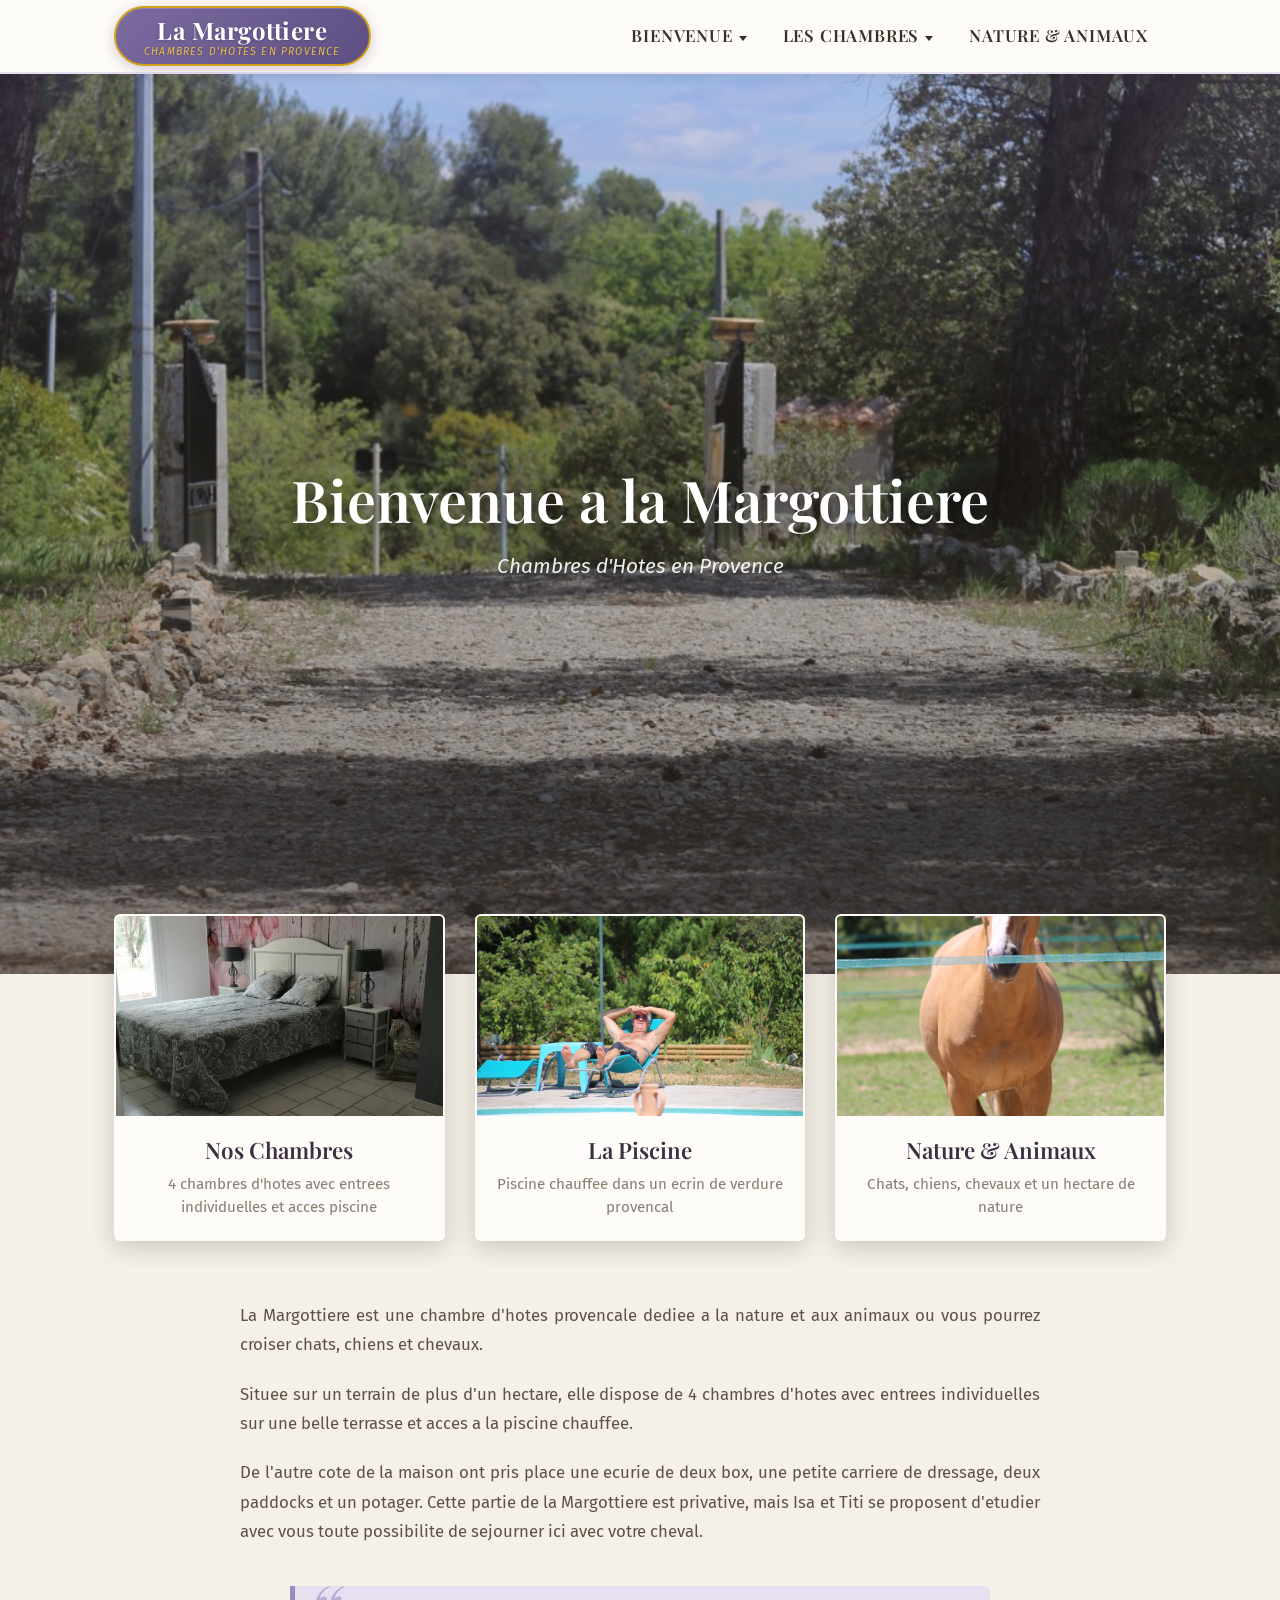
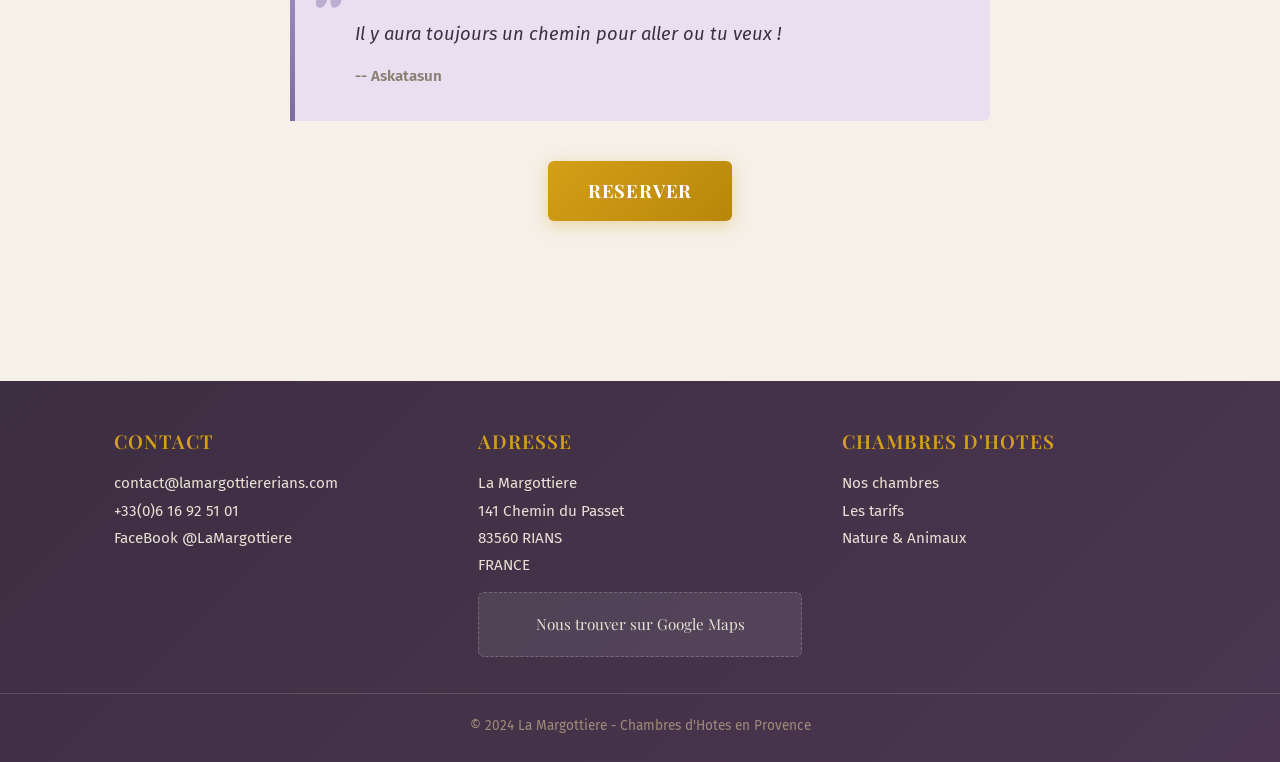
==== index.html @ e77562d0 "Initial commit — La Margottiere, chambres d'hotes en Provence" ====
<!DOCTYPE html>
<html lang="fr">
<head>
  <meta charset="UTF-8">
  <meta name="viewport" content="width=device-width, initial-scale=1.0">
  <title>La Margottiere - Chambres d'Hotes en Provence</title>
  <meta name="description" content="La Margottiere, chambres d'hotes provencales dediees a la nature et aux animaux, situees a Rians, Provence.">
  <link rel="stylesheet" href="style.css">
</head>
<body>

  <!-- HEADER -->
  <header class="site-header">
    <div class="header-inner">
      <div class="site-logo"><a href="index.html">La Margottiere<span class="logo-sub">Chambres d'Hotes en Provence</span></a></div>
      <button class="menu-toggle" aria-label="Menu">
        <span></span>
        <span></span>
        <span></span>
      </button>
      <nav class="main-nav">
        <ul>
          <li class="has-dropdown">
            <a href="#">Bienvenue</a>
            <ul class="dropdown">
              <li><a href="un-site-unique.html">Un site Unique</a></li>
              <li><a href="la-piscine.html">La piscine</a></li>
              <li><a href="reinventee.html">La Margottiere reinventee</a></li>
            </ul>
          </li>
          <li class="has-dropdown">
            <a href="les-chambres.html">Les Chambres</a>
            <ul class="dropdown">
              <li><a href="chambre-1.html">Chambre 1</a></li>
              <li><a href="chambre-2.html">Chambre 2</a></li>
              <li><a href="chambre-3.html">Chambre 3</a></li>
              <li><a href="chambre-4.html">Chambre 4</a></li>
              <li><a href="les-tarifs.html">Les tarifs</a></li>
            </ul>
          </li>
          <li>
            <a href="animaux.html">Nature &amp; Animaux</a>
          </li>
        </ul>
      </nav>
    </div>
  </header>

  <!-- HERO -->
  <section class="hero" style="background-image: url('images/site/accueil.jpg');">
    <div class="hero-content">
      <h1>Bienvenue a la Margottiere</h1>
      <p>Chambres d'Hotes en Provence</p>
    </div>
    <div class="scroll-indicator">
      <span></span>
    </div>
  </section>

  <!-- FEATURES -->
  <section class="features fade-in">
    <a href="les-chambres.html" class="feature-card">
      <img src="images/chambres/thumb-ch1.jpg" alt="Nos Chambres" loading="lazy">
      <div class="feature-card-body">
        <h3>Nos Chambres</h3>
        <p>4 chambres d'hotes avec entrees individuelles et acces piscine</p>
      </div>
    </a>
    <a href="la-piscine.html" class="feature-card">
      <img src="images/piscine/piscine-1.jpg" alt="La Piscine" loading="lazy">
      <div class="feature-card-body">
        <h3>La Piscine</h3>
        <p>Piscine chauffee dans un ecrin de verdure provencal</p>
      </div>
    </a>
    <a href="animaux.html" class="feature-card">
      <img src="images/animaux/1.jpg" alt="Nature et Animaux" loading="lazy">
      <div class="feature-card-body">
        <h3>Nature &amp; Animaux</h3>
        <p>Chats, chiens, chevaux et un hectare de nature</p>
      </div>
    </a>
  </section>

  <!-- CONTENT -->
  <main class="page-content">
    <div class="container">
      <div class="page-text fade-in">
        <p>La Margottiere est une chambre d'hotes provencale dediee a la nature et aux animaux ou vous pourrez croiser chats, chiens et chevaux.</p>
        <p>Situee sur un terrain de plus d'un hectare, elle dispose de 4 chambres d'hotes avec entrees individuelles sur une belle terrasse et acces a la piscine chauffee.</p>
        <p>De l'autre cote de la maison ont pris place une ecurie de deux box, une petite carriere de dressage, deux paddocks et un potager. Cette partie de la Margottiere est privative, mais Isa et Titi se proposent d'etudier avec vous toute possibilite de sejourner ici avec votre cheval.</p>
      </div>

      <blockquote class="fade-in">
        Il y aura toujours un chemin pour aller ou tu veux !
        <cite>-- Askatasun</cite>
      </blockquote>

      <div class="cta-wrapper fade-in">
        <a href="tel:+33616925101" class="btn-cta">Reserver</a>
      </div>
    </div>
  </main>

  <!-- FOOTER -->
  <footer class="site-footer">
    <div class="footer-inner">
      <div class="footer-col">
        <h4>Contact</h4>
        <p><a href="mailto:contact@lamargottiererians.com">contact@lamargottiererians.com</a></p>
        <p><a href="tel:+33616925101">+33(0)6 16 92 51 01</a></p>
        <p><a href="https://www.facebook.com/LaMargottiere" target="_blank" rel="noopener">FaceBook @LaMargottiere</a></p>
      </div>
      <div class="footer-col">
        <h4>Adresse</h4>
        <p>La Margottiere<br>141 Chemin du Passet<br>83560 RIANS<br>FRANCE</p>
        <a href="https://www.google.com/maps/search/?api=1&query=141+Chemin+du+Passet+83560+RIANS+France" target="_blank" rel="noopener" class="footer-map">Nous trouver sur Google Maps</a>
      </div>
      <div class="footer-col">
        <h4>Chambres d'Hotes</h4>
        <p><a href="les-chambres.html">Nos chambres</a></p>
        <p><a href="les-tarifs.html">Les tarifs</a></p>
        <p><a href="animaux.html">Nature &amp; Animaux</a></p>
      </div>
    </div>
    <div class="footer-bottom">
      <p>&copy; 2024 La Margottiere - Chambres d'Hotes en Provence</p>
    </div>
  </footer>

  <script src="script.js"></script>

</body>
</html>
---- style.css ----
/* ============================================
   La Margottiere - Chambre d'Hotes
   Provence & Lavender Theme
   ============================================ */

@import url('https://fonts.googleapis.com/css2?family=Playfair+Display:ital,wght@0,400;0,500;0,600;0,700;1,400;1,500&family=Fira+Sans:ital,wght@0,300;0,400;0,500;0,600;0,700;1,300;1,400;1,500&display=swap');

/* --- CSS Variables --- */
:root {
  --cream: #F5F0E8;
  --cream-dark: #E8E0D4;
  --warm-white: #FEFCF8;
  --lavender: #7B6BA0;
  --lavender-light: #9B8DBF;
  --lavender-pale: #E8E0F0;
  --lavender-deep: #5E4F82;
  --sunflower: #D4A017;
  --sunflower-dark: #B8860B;
  --sunflower-light: #E8BE4A;
  --olive: #6B7F4E;
  --olive-light: #8A9E6A;
  --olive-dark: #4E5E38;
  --terracotta: #C2724F;
  --earth-brown: #5C4A3C;
  --earth-light: #9E8A7A;
  --earth-dark: #3E2E42;
  --gold-soft: #D4A017;
  --gold-light: #E8BE4A;
  --text-dark: #3A3028;
  --text-medium: #5E5248;
  --text-light: #8A7E72;
  --shadow: rgba(58, 48, 40, 0.12);
  --shadow-strong: rgba(58, 48, 40, 0.22);
  --radius: 6px;
  --transition: 0.3s ease;
}

/* --- Reset & Base --- */
*, *::before, *::after {
  margin: 0;
  padding: 0;
  box-sizing: border-box;
}

html {
  scroll-behavior: smooth;
  font-size: 16px;
}

body {
  font-family: 'Fira Sans', 'Segoe UI', Roboto, sans-serif;
  color: var(--text-dark);
  background-color: var(--cream);
  line-height: 1.75;
  -webkit-font-smoothing: antialiased;
  opacity: 0;
  animation: pageLoad 0.6s ease forwards;
}

@keyframes pageLoad {
  from { opacity: 0; transform: translateY(8px); }
  to { opacity: 1; transform: translateY(0); }
}

img {
  max-width: 100%;
  height: auto;
  display: block;
}

a {
  color: var(--lavender);
  text-decoration: none;
  transition: color var(--transition);
}

a:hover {
  color: var(--lavender-deep);
}

h1, h2, h3, h4 {
  font-family: 'Playfair Display', Georgia, serif;
  color: var(--earth-dark);
  line-height: 1.3;
  font-weight: 600;
}

h1 { font-size: 2.8rem; }
h2 { font-size: 2.2rem; }
h3 { font-size: 1.6rem; }

/* --- Container --- */
.container {
  max-width: 1100px;
  margin: 0 auto;
  padding: 0 24px;
}

/* ============================================
   FADE-IN SCROLL ANIMATION
   ============================================ */
.fade-in {
  opacity: 0;
  transform: translateY(30px);
  transition: opacity 0.7s ease, transform 0.7s ease;
}

.fade-in.visible {
  opacity: 1;
  transform: translateY(0);
}

/* ============================================
   CTA BUTTON
   ============================================ */
.btn-cta {
  display: inline-block;
  padding: 14px 40px;
  background: linear-gradient(135deg, var(--sunflower), var(--sunflower-dark));
  color: #fff;
  border-radius: var(--radius);
  font-family: 'Playfair Display', serif;
  font-size: 1.15rem;
  font-weight: 700;
  letter-spacing: 0.8px;
  text-transform: uppercase;
  box-shadow: 0 4px 16px rgba(212, 160, 23, 0.35);
  transition: all var(--transition);
  border: none;
  cursor: pointer;
}

.btn-cta:hover {
  background: linear-gradient(135deg, var(--sunflower-dark), #9A7009);
  color: #fff;
  box-shadow: 0 6px 24px rgba(212, 160, 23, 0.5);
  transform: translateY(-2px);
}

.cta-wrapper {
  text-align: center;
  margin: 40px 0;
}

/* ============================================
   HEADER & NAVIGATION
   ============================================ */
.site-header {
  background: var(--warm-white);
  border-bottom: 2px solid var(--lavender-pale);
  position: sticky;
  top: 0;
  z-index: 1000;
  box-shadow: 0 2px 12px var(--shadow);
}

.header-inner {
  max-width: 1100px;
  margin: 0 auto;
  padding: 0 24px;
  display: flex;
  align-items: center;
  justify-content: space-between;
  height: 72px;
}

/* --- Site Logo / Cartouche Provencale --- */
.site-logo {
  font-family: 'Playfair Display', Georgia, serif;
  font-size: 1.5rem;
  font-weight: 700;
  color: #fff;
  letter-spacing: 0.5px;
}

.site-logo a {
  display: inline-flex;
  flex-direction: column;
  align-items: center;
  color: #fff;
  padding: 8px 28px 6px;
  background: linear-gradient(135deg, var(--lavender), var(--lavender-deep));
  border-radius: 50px;
  border: 2px solid var(--sunflower);
  box-shadow: 0 3px 14px rgba(123, 107, 160, 0.35), inset 0 1px 0 rgba(255,255,255,0.15);
  text-shadow: 0 1px 3px rgba(0,0,0,0.2);
  transition: all var(--transition);
  line-height: 1.2;
}

.site-logo a:hover {
  background: linear-gradient(135deg, var(--lavender-light), var(--lavender));
  color: #fff;
  box-shadow: 0 4px 18px rgba(123, 107, 160, 0.5), inset 0 1px 0 rgba(255,255,255,0.2);
  transform: translateY(-1px);
}

.logo-sub {
  display: block;
  font-family: 'Fira Sans', sans-serif;
  font-size: 0.65rem;
  font-weight: 400;
  font-style: italic;
  color: var(--sunflower-light);
  letter-spacing: 1.2px;
  text-transform: uppercase;
  margin-top: 1px;
}

/* Hamburger Menu Toggle */
.menu-toggle {
  display: none;
  flex-direction: column;
  justify-content: center;
  align-items: center;
  width: 44px;
  height: 44px;
  background: none;
  border: none;
  cursor: pointer;
  gap: 5px;
  padding: 8px;
  z-index: 1010;
}

.menu-toggle span {
  display: block;
  width: 26px;
  height: 3px;
  background: var(--text-dark);
  border-radius: 2px;
  transition: all 0.3s ease;
}

.menu-toggle.active span:nth-child(1) {
  transform: rotate(45deg) translate(5px, 6px);
}

.menu-toggle.active span:nth-child(2) {
  opacity: 0;
}

.menu-toggle.active span:nth-child(3) {
  transform: rotate(-45deg) translate(5px, -6px);
}

/* Main Navigation */
.main-nav ul {
  list-style: none;
  display: flex;
  gap: 0;
}

.main-nav > ul > li {
  position: relative;
}

.main-nav > ul > li > a {
  display: block;
  padding: 24px 18px;
  font-family: 'Playfair Display', Georgia, serif;
  font-size: 1.05rem;
  font-weight: 600;
  color: var(--text-dark);
  text-transform: uppercase;
  letter-spacing: 0.8px;
  transition: color var(--transition), background var(--transition);
}

.main-nav > ul > li > a:hover,
.main-nav > ul > li:hover > a {
  color: var(--lavender);
  background: var(--lavender-pale);
}

/* Dropdown arrow indicator */
.main-nav > ul > li.has-dropdown > a::after {
  content: '';
  display: inline-block;
  width: 0;
  height: 0;
  border-left: 4px solid transparent;
  border-right: 4px solid transparent;
  border-top: 5px solid currentColor;
  margin-left: 6px;
  vertical-align: middle;
  transition: transform 0.3s ease;
}

/* Dropdown */
.dropdown {
  position: absolute;
  top: 100%;
  left: 0;
  background: var(--warm-white);
  min-width: 240px;
  box-shadow: 0 6px 20px var(--shadow-strong);
  border-radius: 0 0 var(--radius) var(--radius);
  border-left: 3px solid var(--lavender);
  border-top: none;
  opacity: 0;
  visibility: hidden;
  transform: translateY(-8px);
  transition: all 0.25s ease;
  z-index: 1001;
}

.main-nav > ul > li:hover .dropdown {
  opacity: 1;
  visibility: visible;
  transform: translateY(0);
}

.dropdown li a {
  display: block;
  padding: 12px 20px;
  font-family: 'Fira Sans', sans-serif;
  font-size: 0.95rem;
  color: var(--text-medium);
  border-bottom: 1px solid var(--cream-dark);
  transition: all var(--transition);
}

.dropdown li:last-child a {
  border-bottom: none;
}

.dropdown li a:hover {
  background: var(--lavender-pale);
  color: var(--lavender-deep);
  padding-left: 26px;
}

.dropdown li a:hover::before {
  content: '\25C6';
  font-size: 0.5rem;
  color: var(--lavender-light);
  margin-right: 6px;
  vertical-align: middle;
}

/* ============================================
   HERO SECTION
   ============================================ */
.hero {
  position: relative;
  height: 100vh;
  min-height: 500px;
  background-size: cover;
  background-position: center;
  background-repeat: no-repeat;
  background-attachment: fixed;
  display: flex;
  align-items: center;
  justify-content: center;
  text-align: center;
}

.hero::before {
  content: '';
  position: absolute;
  inset: 0;
  background: linear-gradient(
    to bottom,
    rgba(123, 107, 160, 0.25) 0%,
    rgba(58, 48, 40, 0.25) 40%,
    rgba(58, 48, 40, 0.55) 100%
  );
}

.hero-content {
  position: relative;
  z-index: 1;
  color: #fff;
  padding: 24px;
}

.hero-content h1 {
  font-size: 3.6rem;
  color: #fff;
  text-shadow: 0 2px 16px rgba(0,0,0,0.45);
  margin-bottom: 12px;
}

.hero-content p {
  font-size: 1.3rem;
  color: rgba(255,255,255,0.92);
  text-shadow: 0 1px 8px rgba(0,0,0,0.35);
  font-style: italic;
  margin-bottom: 0;
}

/* Scroll indicator chevron */
.scroll-indicator {
  position: absolute;
  bottom: 36px;
  left: 50%;
  transform: translateX(-50%);
  z-index: 2;
  animation: bounceChevron 2s ease-in-out infinite;
  cursor: pointer;
}

.scroll-indicator span {
  display: block;
  width: 28px;
  height: 28px;
  border-right: 3px solid rgba(255,255,255,0.8);
  border-bottom: 3px solid rgba(255,255,255,0.8);
  transform: rotate(45deg);
  margin: -10px auto 0;
}

@keyframes bounceChevron {
  0%, 20%, 50%, 80%, 100% { transform: translateX(-50%) translateY(0); }
  40% { transform: translateX(-50%) translateY(12px); }
  60% { transform: translateX(-50%) translateY(6px); }
}

/* Sub-page hero (shorter) */
.hero-sub {
  height: 380px;
  min-height: 300px;
  background-attachment: scroll;
}

/* ============================================
   FEATURES SECTION (Homepage)
   ============================================ */
.features {
  display: grid;
  grid-template-columns: repeat(3, 1fr);
  gap: 30px;
  margin: -60px auto 0;
  padding: 0 24px;
  max-width: 1100px;
  position: relative;
  z-index: 10;
}

.feature-card {
  background: var(--warm-white);
  border-radius: var(--radius);
  overflow: hidden;
  box-shadow: 0 6px 24px var(--shadow-strong);
  transition: transform var(--transition), box-shadow var(--transition), border-color var(--transition);
  text-align: center;
  text-decoration: none;
  color: inherit;
  display: block;
  border: 2px solid transparent;
}

.feature-card:hover {
  transform: translateY(-8px);
  box-shadow: 0 12px 36px var(--shadow-strong);
  color: inherit;
  border-color: var(--lavender-light);
}

.feature-card img {
  width: 100%;
  height: 200px;
  object-fit: cover;
  transition: transform 0.5s ease;
}

.feature-card:hover img {
  transform: scale(1.05);
}

.feature-card-body {
  padding: 20px;
}

.feature-card-body h3 {
  margin-bottom: 8px;
  font-size: 1.4rem;
  color: var(--earth-dark);
}

.feature-card-body p {
  font-size: 0.95rem;
  color: var(--text-light);
  line-height: 1.5;
}

/* ============================================
   PAGE CONTENT
   ============================================ */
.page-content {
  padding: 60px 0;
}

.page-title {
  text-align: center;
  margin-bottom: 40px;
  padding-bottom: 20px;
  position: relative;
}

.page-title::after {
  content: '';
  position: absolute;
  bottom: 0;
  left: 50%;
  transform: translateX(-50%);
  width: 80px;
  height: 3px;
  background: linear-gradient(to right, var(--lavender-light), var(--lavender));
  border-radius: 2px;
}

.page-title h1 {
  margin-bottom: 8px;
}

.page-title h2 {
  color: var(--text-light);
  font-weight: 400;
  font-style: italic;
  font-size: 1.3rem;
}

.page-text {
  max-width: 800px;
  margin: 0 auto 40px;
  text-align: justify;
  font-size: 1.05rem;
  color: var(--text-medium);
}

.page-text p {
  margin-bottom: 20px;
}

/* Center image */
.page-image-center {
  text-align: center;
  margin: 30px auto;
}

.page-image-center img {
  max-width: 600px;
  margin: 0 auto;
  border-radius: var(--radius);
  box-shadow: 0 4px 16px var(--shadow);
}

/* Two-column layout (reinventee) */
.two-col {
  display: grid;
  grid-template-columns: 1fr 1fr;
  gap: 40px;
  align-items: start;
  margin: 40px 0;
}

.two-col img {
  width: 100%;
  border-radius: var(--radius);
  box-shadow: 0 4px 16px var(--shadow);
}

.two-col .page-text {
  margin: 0;
  max-width: none;
}

/* ============================================
   BLOCKQUOTE
   ============================================ */
blockquote {
  max-width: 700px;
  margin: 40px auto;
  padding: 32px 40px 32px 60px;
  background: var(--lavender-pale);
  border-left: 5px solid transparent;
  border-image: linear-gradient(to bottom, var(--lavender-light), var(--lavender)) 1;
  border-radius: 0 var(--radius) var(--radius) 0;
  font-style: italic;
  font-size: 1.15rem;
  color: var(--earth-dark);
  position: relative;
}

blockquote::before {
  content: '\201C';
  font-family: 'Playfair Display', serif;
  font-size: 5.5rem;
  color: var(--lavender-light);
  position: absolute;
  top: -16px;
  left: 10px;
  line-height: 1;
  opacity: 0.6;
}

blockquote cite {
  display: block;
  margin-top: 12px;
  font-size: 0.95rem;
  color: var(--text-light);
  font-style: normal;
  font-weight: 600;
}

/* ============================================
   PHOTO GALLERY (CSS GRID)
   ============================================ */
.gallery {
  display: grid;
  grid-template-columns: repeat(3, 1fr);
  gap: 16px;
  margin: 40px 0;
}

/* Masonry-like alternation */
.gallery-item:nth-child(4n+1) {
  grid-column: span 2;
}

.gallery-item:nth-child(7n+5) {
  grid-row: span 2;
}

.gallery-item {
  overflow: hidden;
  border-radius: var(--radius);
  box-shadow: 0 3px 12px var(--shadow);
  cursor: pointer;
  position: relative;
  aspect-ratio: 4/3;
}

.gallery-item img {
  width: 100%;
  height: 100%;
  object-fit: cover;
  transition: transform 0.5s ease;
}

.gallery-item:hover img {
  transform: scale(1.08);
}

/* Hover overlay with zoom icon */
.gallery-item::after {
  content: '\2295';
  position: absolute;
  inset: 0;
  background: rgba(123, 107, 160, 0);
  display: flex;
  align-items: center;
  justify-content: center;
  font-size: 2.5rem;
  color: rgba(255, 255, 255, 0);
  transition: all 0.4s ease;
  pointer-events: none;
}

.gallery-item:hover::after {
  background: rgba(123, 107, 160, 0.35);
  color: rgba(255, 255, 255, 0.9);
}

/* --- Lightbox --- */
.lightbox-overlay {
  display: none;
  position: fixed;
  inset: 0;
  background: rgba(20, 16, 12, 0.92);
  z-index: 9999;
  align-items: center;
  justify-content: center;
  cursor: pointer;
}

.lightbox-overlay.active {
  display: flex;
}

.lightbox-overlay img {
  max-width: 90vw;
  max-height: 88vh;
  border-radius: var(--radius);
  box-shadow: 0 8px 40px rgba(0,0,0,0.5);
  cursor: default;
}

.lightbox-close {
  position: absolute;
  top: 20px;
  right: 28px;
  font-size: 2.4rem;
  color: #fff;
  cursor: pointer;
  font-family: sans-serif;
  line-height: 1;
  opacity: 0.8;
  transition: opacity var(--transition);
  z-index: 10001;
  background: none;
  border: none;
}

.lightbox-close:hover {
  opacity: 1;
}

/* Lightbox prev/next buttons */
.lightbox-prev,
.lightbox-next {
  position: absolute;
  top: 50%;
  transform: translateY(-50%);
  background: rgba(123, 107, 160, 0.25);
  border: 2px solid rgba(255, 255, 255, 0.5);
  color: #fff;
  width: 52px;
  height: 52px;
  border-radius: 50%;
  font-size: 1.5rem;
  cursor: pointer;
  display: flex;
  align-items: center;
  justify-content: center;
  transition: all var(--transition);
  z-index: 10001;
  font-family: sans-serif;
}

.lightbox-prev:hover,
.lightbox-next:hover {
  background: rgba(123, 107, 160, 0.5);
  border-color: rgba(255, 255, 255, 0.8);
}

.lightbox-prev {
  left: 24px;
}

.lightbox-next {
  right: 24px;
}

/* ============================================
   CHAMBERS CARDS (Overview)
   ============================================ */
.chambers-grid {
  display: grid;
  grid-template-columns: repeat(2, 1fr);
  gap: 30px;
  margin: 40px 0;
}

.chamber-card {
  background: var(--warm-white);
  border-radius: var(--radius);
  overflow: hidden;
  box-shadow: 0 4px 18px var(--shadow);
  transition: transform var(--transition), box-shadow var(--transition);
}

.chamber-card:hover {
  transform: translateY(-6px);
  box-shadow: 0 8px 30px var(--shadow-strong);
}

.chamber-card img {
  width: 100%;
  height: 240px;
  object-fit: cover;
  transition: transform 0.5s ease;
}

.chamber-card:hover img {
  transform: scale(1.04);
}

.chamber-card-body {
  padding: 24px;
  text-align: center;
}

.chamber-card-body h3 {
  margin-bottom: 8px;
  color: var(--earth-dark);
}

.chamber-card-body p {
  font-size: 0.9rem;
  color: var(--text-light);
  line-height: 1.6;
  margin-bottom: 12px;
}

.chamber-card-body .btn {
  display: inline-block;
  margin-top: 8px;
  padding: 10px 28px;
  background: var(--lavender);
  color: #fff;
  border-radius: var(--radius);
  font-family: 'Playfair Display', serif;
  font-size: 1rem;
  font-weight: 600;
  letter-spacing: 0.5px;
  transition: background var(--transition);
}

.chamber-card-body .btn:hover {
  background: var(--lavender-deep);
  color: #fff;
}

/* ============================================
   SLIDESHOW / CAROUSEL
   ============================================ */
.slideshow {
  position: relative;
  max-width: 800px;
  margin: 40px auto 0;
  overflow: hidden;
  border-radius: var(--radius);
  box-shadow: 0 6px 24px var(--shadow-strong);
  background: #000;
}

.slideshow-track {
  display: flex;
  transition: transform 0.5s ease;
}

.slideshow-track img {
  min-width: 100%;
  height: 500px;
  object-fit: cover;
  flex-shrink: 0;
}

.slideshow-btn {
  position: absolute;
  top: 50%;
  transform: translateY(-50%);
  background: rgba(232, 224, 240, 0.9);
  border: none;
  width: 48px;
  height: 48px;
  border-radius: 50%;
  font-size: 1.4rem;
  color: var(--lavender-deep);
  cursor: pointer;
  display: flex;
  align-items: center;
  justify-content: center;
  box-shadow: 0 2px 10px var(--shadow);
  transition: all var(--transition);
  z-index: 10;
}

.slideshow-btn:hover {
  background: #fff;
  box-shadow: 0 4px 16px var(--shadow-strong);
  color: var(--lavender);
}

.slideshow-prev { left: 14px; }
.slideshow-next { right: 14px; }

.slideshow-counter {
  text-align: center;
  margin-top: 14px;
  font-family: 'Playfair Display', serif;
  font-size: 1rem;
  color: var(--text-light);
}

/* Slideshow thumbnails strip */
.slideshow-thumbs {
  display: flex;
  gap: 8px;
  justify-content: center;
  flex-wrap: wrap;
  max-width: 800px;
  margin: 16px auto 0;
  padding: 0 8px;
}

.slideshow-thumbs img {
  width: 72px;
  height: 52px;
  object-fit: cover;
  border-radius: 4px;
  cursor: pointer;
  opacity: 0.5;
  border: 2px solid transparent;
  transition: all var(--transition);
}

.slideshow-thumbs img:hover {
  opacity: 0.8;
}

.slideshow-thumbs img.active {
  opacity: 1;
  border-color: var(--lavender);
}

/* ============================================
   CHAMBER NAVIGATION (prev/next)
   ============================================ */
.chamber-nav {
  display: flex;
  justify-content: center;
  align-items: center;
  gap: 20px;
  margin: 40px 0 20px;
  padding: 20px 0;
  border-top: 1px solid var(--cream-dark);
  border-bottom: 1px solid var(--cream-dark);
}

.chamber-nav a {
  display: inline-flex;
  align-items: center;
  gap: 8px;
  padding: 10px 20px;
  font-family: 'Playfair Display', serif;
  font-size: 1.05rem;
  font-weight: 600;
  color: var(--text-medium);
  border: 1px solid var(--cream-dark);
  border-radius: var(--radius);
  transition: all var(--transition);
}

.chamber-nav a:hover {
  color: var(--lavender);
  border-color: var(--lavender-light);
  background: var(--lavender-pale);
}

.chamber-nav .nav-all {
  color: var(--lavender);
  border-color: var(--lavender-light);
}

/* ============================================
   TARIFS IMAGE
   ============================================ */
.tarifs-image {
  text-align: center;
  margin: 30px auto;
}

.tarifs-image img {
  max-width: 700px;
  margin: 0 auto;
  border-radius: var(--radius);
  box-shadow: 0 4px 20px var(--shadow);
}

/* ============================================
   FOOTER
   ============================================ */
.site-footer {
  background: linear-gradient(135deg, #3E2E42, #4A3650);
  color: var(--cream);
  padding: 48px 0 24px;
  margin-top: 60px;
}

.footer-inner {
  max-width: 1100px;
  margin: 0 auto;
  padding: 0 24px;
  display: grid;
  grid-template-columns: repeat(3, 1fr);
  gap: 40px;
}

.footer-col h4 {
  font-family: 'Playfair Display', serif;
  font-size: 1.2rem;
  color: var(--sunflower);
  margin-bottom: 16px;
  text-transform: uppercase;
  letter-spacing: 1px;
}

.footer-col p,
.footer-col a {
  font-size: 0.95rem;
  color: var(--cream-dark);
  line-height: 1.8;
}

.footer-col a:hover {
  color: var(--sunflower-light);
}

/* Footer map placeholder */
.footer-map {
  display: block;
  margin-top: 12px;
  padding: 18px 24px;
  background: rgba(255,255,255,0.08);
  border: 1px dashed rgba(255,255,255,0.2);
  border-radius: var(--radius);
  text-align: center;
  color: var(--sunflower);
  font-family: 'Playfair Display', serif;
  font-size: 1rem;
  transition: all var(--transition);
}

.footer-map:hover {
  background: rgba(255,255,255,0.14);
  color: var(--sunflower-light);
}

.footer-bottom {
  text-align: center;
  margin-top: 36px;
  padding-top: 20px;
  border-top: 1px solid rgba(255,255,255,0.15);
  font-size: 0.85rem;
  color: var(--earth-light);
}

/* ============================================
   RESPONSIVE
   ============================================ */
@media (max-width: 900px) {
  .features {
    grid-template-columns: 1fr;
    gap: 20px;
    margin-top: -40px;
  }
  .gallery {
    grid-template-columns: repeat(2, 1fr);
  }
  .gallery-item:nth-child(4n+1) {
    grid-column: span 1;
  }
  .gallery-item:nth-child(7n+5) {
    grid-row: span 1;
  }
  .chambers-grid {
    grid-template-columns: 1fr;
  }
  .footer-inner {
    grid-template-columns: 1fr;
    gap: 24px;
    text-align: center;
  }
  .hero {
    height: 80vh;
    background-attachment: scroll;
  }
  .hero-content h1 { font-size: 2.4rem; }
  h1 { font-size: 2.2rem; }
  .two-col {
    grid-template-columns: 1fr;
  }
  .main-nav > ul > li > a {
    padding: 24px 10px;
    font-size: 0.9rem;
  }
}

@media (max-width: 768px) {
  /* Hamburger visible */
  .menu-toggle {
    display: flex;
  }

  .main-nav {
    display: none;
    position: absolute;
    top: 72px;
    left: 0;
    right: 0;
    background: var(--warm-white);
    box-shadow: 0 6px 20px var(--shadow-strong);
    border-top: 2px solid var(--lavender-pale);
    z-index: 999;
  }

  .main-nav.open {
    display: block;
  }

  .main-nav > ul {
    flex-direction: column;
  }

  .main-nav > ul > li > a {
    padding: 16px 24px;
    font-size: 1rem;
    border-bottom: 1px solid var(--cream-dark);
  }

  .dropdown {
    position: static;
    box-shadow: none;
    border-top: none;
    border-left: 3px solid var(--lavender);
    border-radius: 0;
    opacity: 1;
    visibility: visible;
    transform: none;
    display: none;
    background: var(--lavender-pale);
    min-width: auto;
  }

  .dropdown.open {
    display: block;
  }

  .main-nav > ul > li:hover .dropdown {
    display: none;
  }

  .main-nav > ul > li.has-dropdown.expanded .dropdown {
    display: block;
  }

  .dropdown li a {
    padding-left: 40px;
  }

  .features {
    grid-template-columns: 1fr;
    margin-top: -30px;
  }

  .site-logo a {
    padding: 6px 20px 4px;
    font-size: 1.2rem;
  }

  .logo-sub {
    font-size: 0.55rem;
  }
}

@media (max-width: 640px) {
  .header-inner {
    height: 60px;
    padding: 0 16px;
  }
  .gallery {
    grid-template-columns: 1fr 1fr;
    gap: 10px;
  }
  .hero {
    height: 70vh;
    min-height: 400px;
  }
  .hero-content h1 { font-size: 1.8rem; }
  h1 { font-size: 1.8rem; }
  h2 { font-size: 1.6rem; }
  .slideshow-track img { height: 300px; }
  .slideshow-btn { width: 38px; height: 38px; font-size: 1.1rem; }
  .slideshow-thumbs img {
    width: 56px;
    height: 40px;
  }
  .chamber-nav {
    flex-direction: column;
    gap: 10px;
  }
  .lightbox-prev,
  .lightbox-next {
    width: 40px;
    height: 40px;
    font-size: 1.2rem;
  }
  .lightbox-prev { left: 10px; }
  .lightbox-next { right: 10px; }

  .site-logo a {
    padding: 5px 16px 3px;
    font-size: 1.1rem;
  }

  .logo-sub {
    font-size: 0.5rem;
  }
}
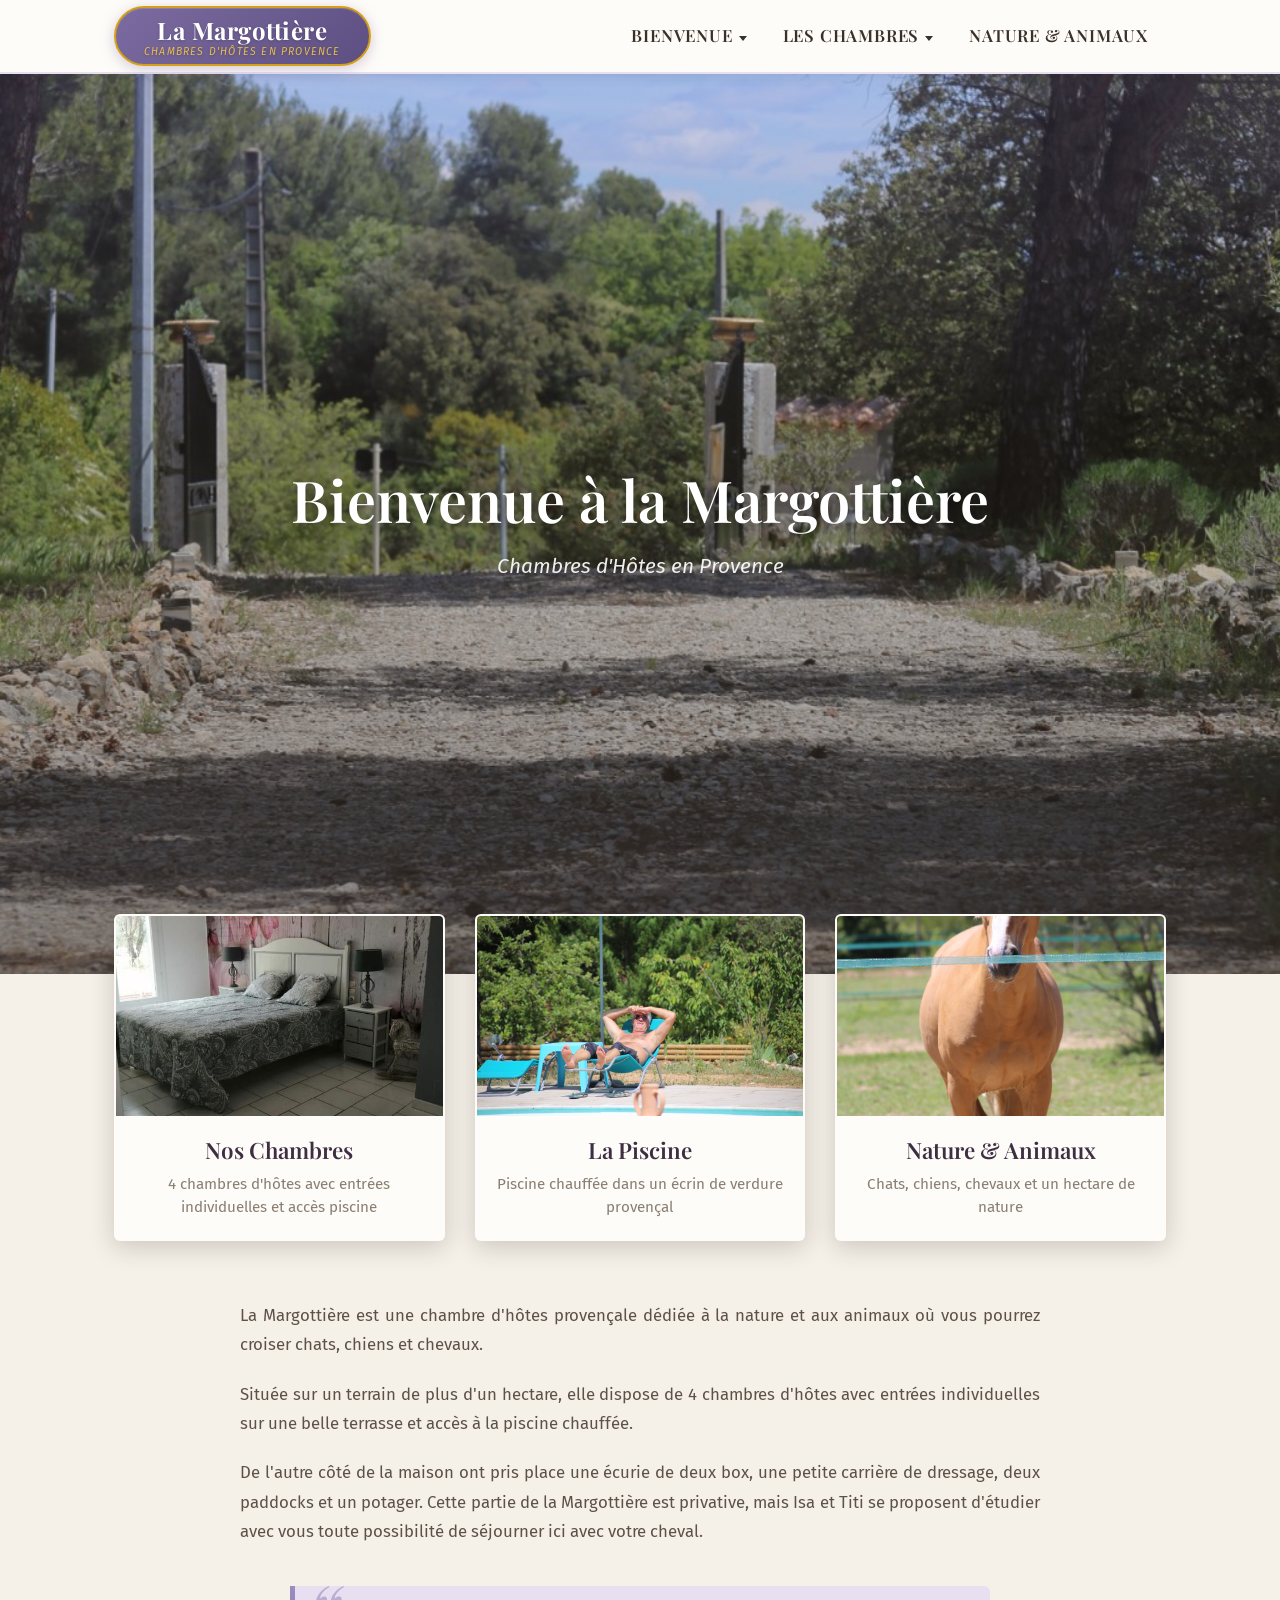
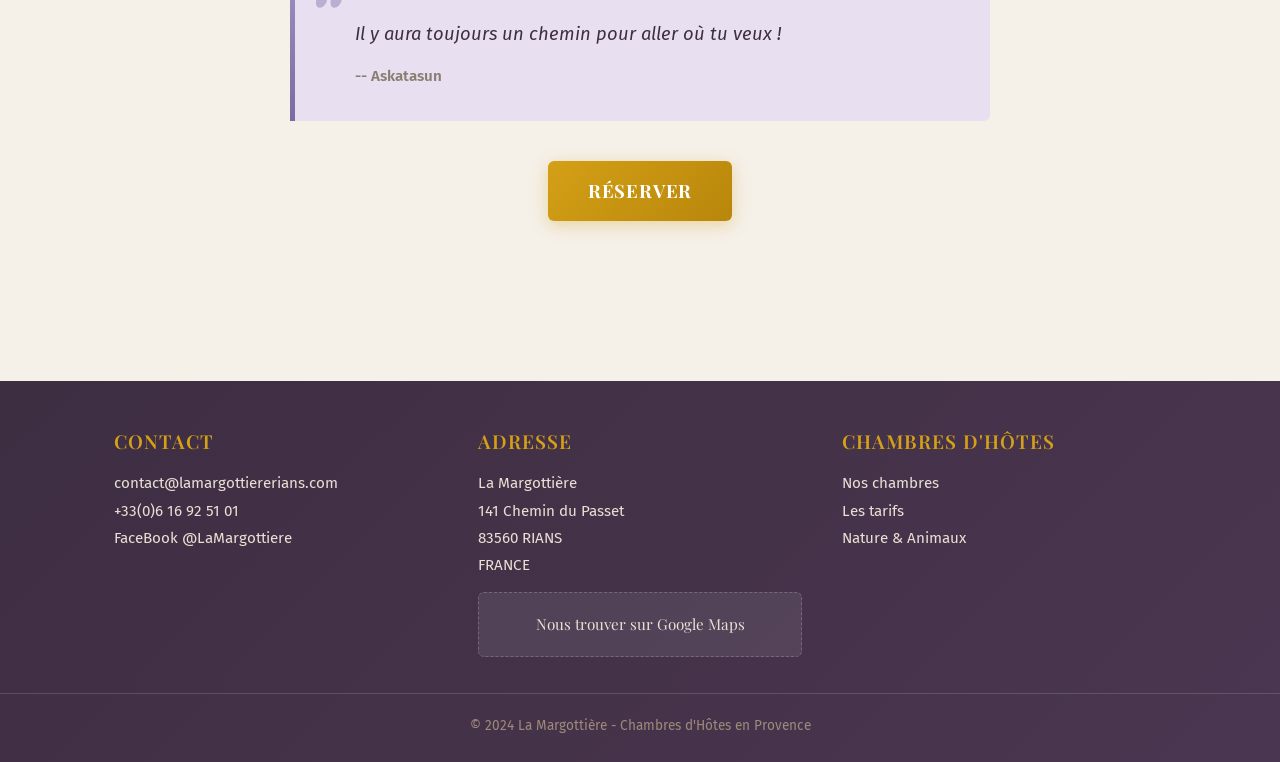
==== commit 85072bd9: "Correction orthographique : ajout de tous les accents sur les 11 pages Accents aigus, graves, circon" ====
--- a/index.html
+++ b/index.html
@@ -3,8 +3,8 @@
 <head>
   <meta charset="UTF-8">
   <meta name="viewport" content="width=device-width, initial-scale=1.0">
-  <title>La Margottiere - Chambres d'Hotes en Provence</title>
-  <meta name="description" content="La Margottiere, chambres d'hotes provencales dediees a la nature et aux animaux, situees a Rians, Provence.">
+  <title>La Margottière - Chambres d'Hôtes en Provence</title>
+  <meta name="description" content="La Margottière, chambres d'hôtes provençales dédiées à la nature et aux animaux, situées à Rians, Provence.">
   <link rel="stylesheet" href="style.css">
 </head>
 <body>
@@ -12,7 +12,7 @@
   <!-- HEADER -->
   <header class="site-header">
     <div class="header-inner">
-      <div class="site-logo"><a href="index.html">La Margottiere<span class="logo-sub">Chambres d'Hotes en Provence</span></a></div>
+      <div class="site-logo"><a href="index.html">La Margottière<span class="logo-sub">Chambres d'Hôtes en Provence</span></a></div>
       <button class="menu-toggle" aria-label="Menu">
         <span></span>
         <span></span>
@@ -25,7 +25,7 @@
             <ul class="dropdown">
               <li><a href="un-site-unique.html">Un site Unique</a></li>
               <li><a href="la-piscine.html">La piscine</a></li>
-              <li><a href="reinventee.html">La Margottiere reinventee</a></li>
+              <li><a href="reinventee.html">La Margottière réinventée</a></li>
             </ul>
           </li>
           <li class="has-dropdown">
@@ -49,8 +49,8 @@
   <!-- HERO -->
   <section class="hero" style="background-image: url('images/site/accueil.jpg');">
     <div class="hero-content">
-      <h1>Bienvenue a la Margottiere</h1>
-      <p>Chambres d'Hotes en Provence</p>
+      <h1>Bienvenue à la Margottière</h1>
+      <p>Chambres d'Hôtes en Provence</p>
     </div>
     <div class="scroll-indicator">
       <span></span>
@@ -63,14 +63,14 @@
       <img src="images/chambres/thumb-ch1.jpg" alt="Nos Chambres" loading="lazy">
       <div class="feature-card-body">
         <h3>Nos Chambres</h3>
-        <p>4 chambres d'hotes avec entrees individuelles et acces piscine</p>
+        <p>4 chambres d'hôtes avec entrées individuelles et accès piscine</p>
       </div>
     </a>
     <a href="la-piscine.html" class="feature-card">
       <img src="images/piscine/piscine-1.jpg" alt="La Piscine" loading="lazy">
       <div class="feature-card-body">
         <h3>La Piscine</h3>
-        <p>Piscine chauffee dans un ecrin de verdure provencal</p>
+        <p>Piscine chauffée dans un écrin de verdure provençal</p>
       </div>
     </a>
     <a href="animaux.html" class="feature-card">
@@ -86,18 +86,18 @@
   <main class="page-content">
     <div class="container">
       <div class="page-text fade-in">
-        <p>La Margottiere est une chambre d'hotes provencale dediee a la nature et aux animaux ou vous pourrez croiser chats, chiens et chevaux.</p>
-        <p>Situee sur un terrain de plus d'un hectare, elle dispose de 4 chambres d'hotes avec entrees individuelles sur une belle terrasse et acces a la piscine chauffee.</p>
-        <p>De l'autre cote de la maison ont pris place une ecurie de deux box, une petite carriere de dressage, deux paddocks et un potager. Cette partie de la Margottiere est privative, mais Isa et Titi se proposent d'etudier avec vous toute possibilite de sejourner ici avec votre cheval.</p>
+        <p>La Margottière est une chambre d'hôtes provençale dédiée à la nature et aux animaux où vous pourrez croiser chats, chiens et chevaux.</p>
+        <p>Située sur un terrain de plus d'un hectare, elle dispose de 4 chambres d'hôtes avec entrées individuelles sur une belle terrasse et accès à la piscine chauffée.</p>
+        <p>De l'autre côté de la maison ont pris place une écurie de deux box, une petite carrière de dressage, deux paddocks et un potager. Cette partie de la Margottière est privative, mais Isa et Titi se proposent d'étudier avec vous toute possibilité de séjourner ici avec votre cheval.</p>
       </div>
 
       <blockquote class="fade-in">
-        Il y aura toujours un chemin pour aller ou tu veux !
+        Il y aura toujours un chemin pour aller où tu veux !
         <cite>-- Askatasun</cite>
       </blockquote>
 
       <div class="cta-wrapper fade-in">
-        <a href="tel:+33616925101" class="btn-cta">Reserver</a>
+        <a href="tel:+33616925101" class="btn-cta">Réserver</a>
       </div>
     </div>
   </main>
@@ -113,18 +113,18 @@
       </div>
       <div class="footer-col">
         <h4>Adresse</h4>
-        <p>La Margottiere<br>141 Chemin du Passet<br>83560 RIANS<br>FRANCE</p>
+        <p>La Margottière<br>141 Chemin du Passet<br>83560 RIANS<br>FRANCE</p>
         <a href="https://www.google.com/maps/search/?api=1&query=141+Chemin+du+Passet+83560+RIANS+France" target="_blank" rel="noopener" class="footer-map">Nous trouver sur Google Maps</a>
       </div>
       <div class="footer-col">
-        <h4>Chambres d'Hotes</h4>
+        <h4>Chambres d'Hôtes</h4>
         <p><a href="les-chambres.html">Nos chambres</a></p>
         <p><a href="les-tarifs.html">Les tarifs</a></p>
         <p><a href="animaux.html">Nature &amp; Animaux</a></p>
       </div>
     </div>
     <div class="footer-bottom">
-      <p>&copy; 2024 La Margottiere - Chambres d'Hotes en Provence</p>
+      <p>&copy; 2024 La Margottière - Chambres d'Hôtes en Provence</p>
     </div>
   </footer>
 
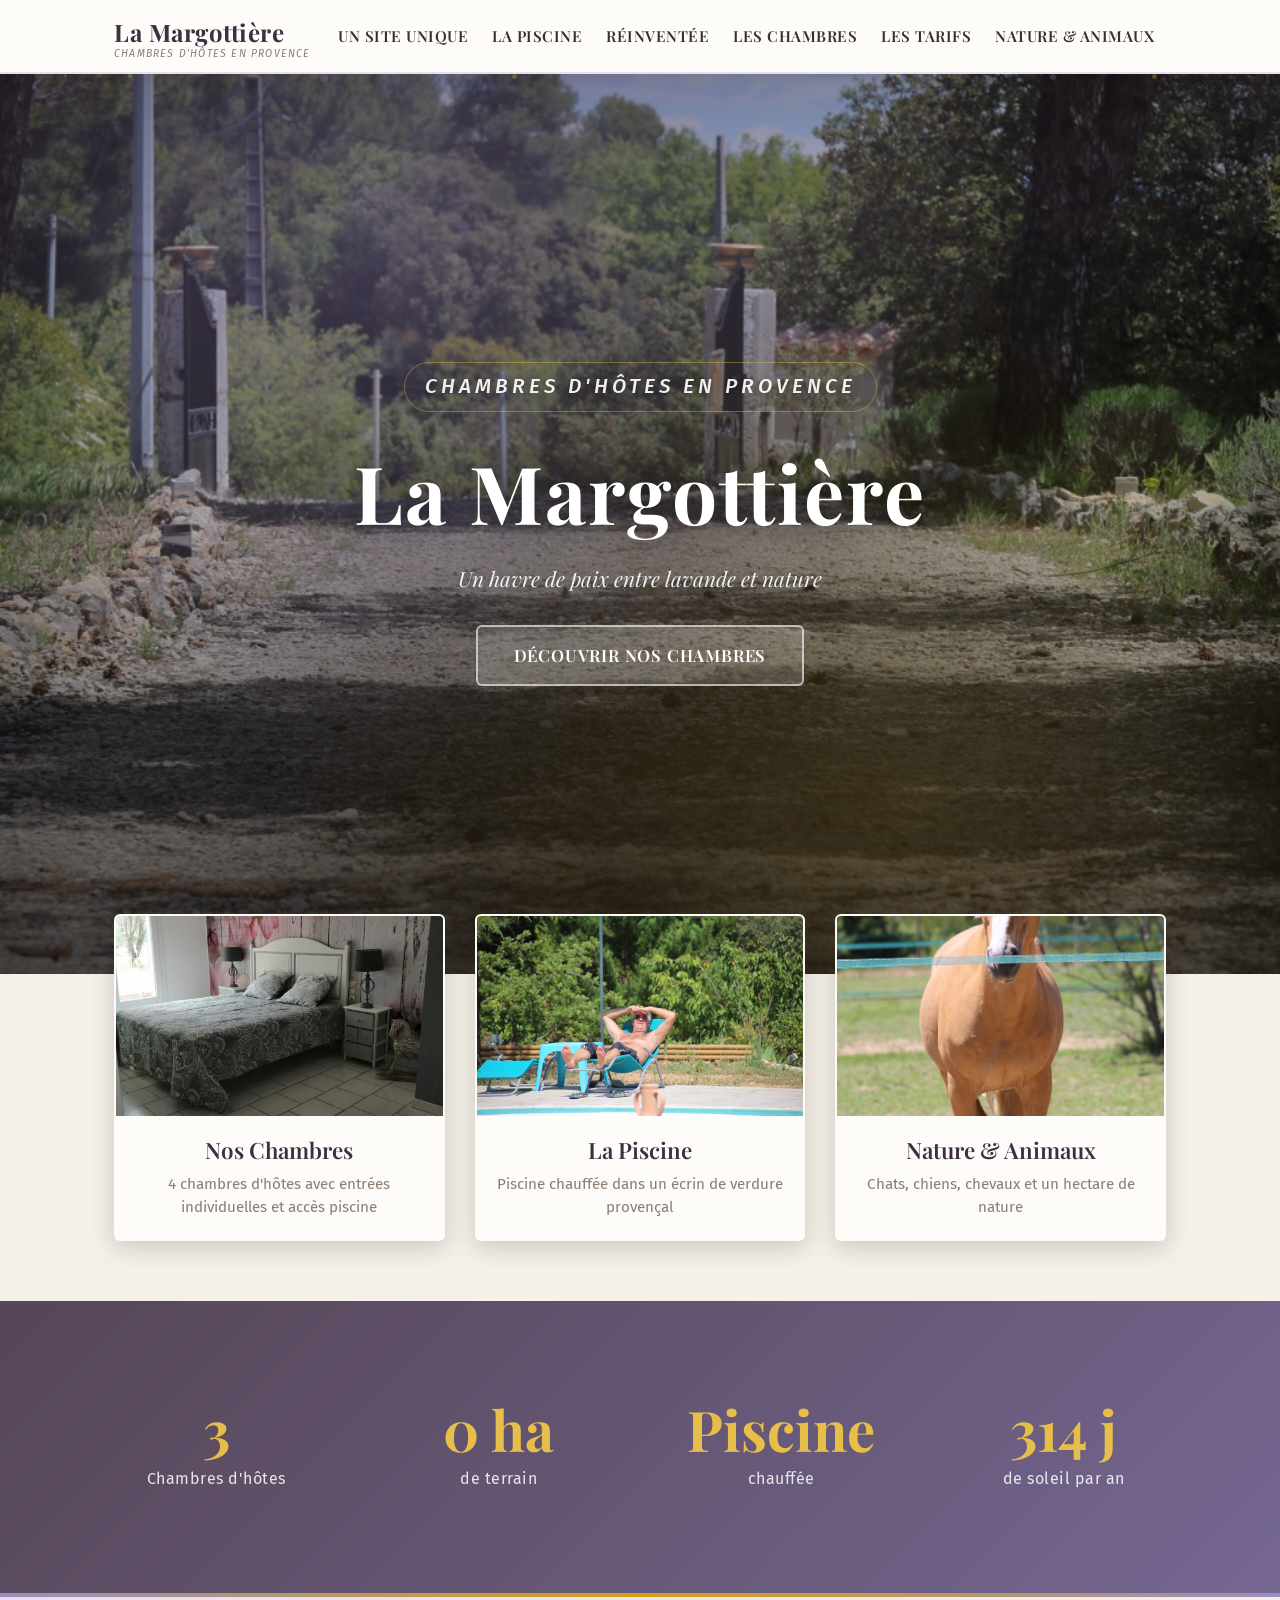
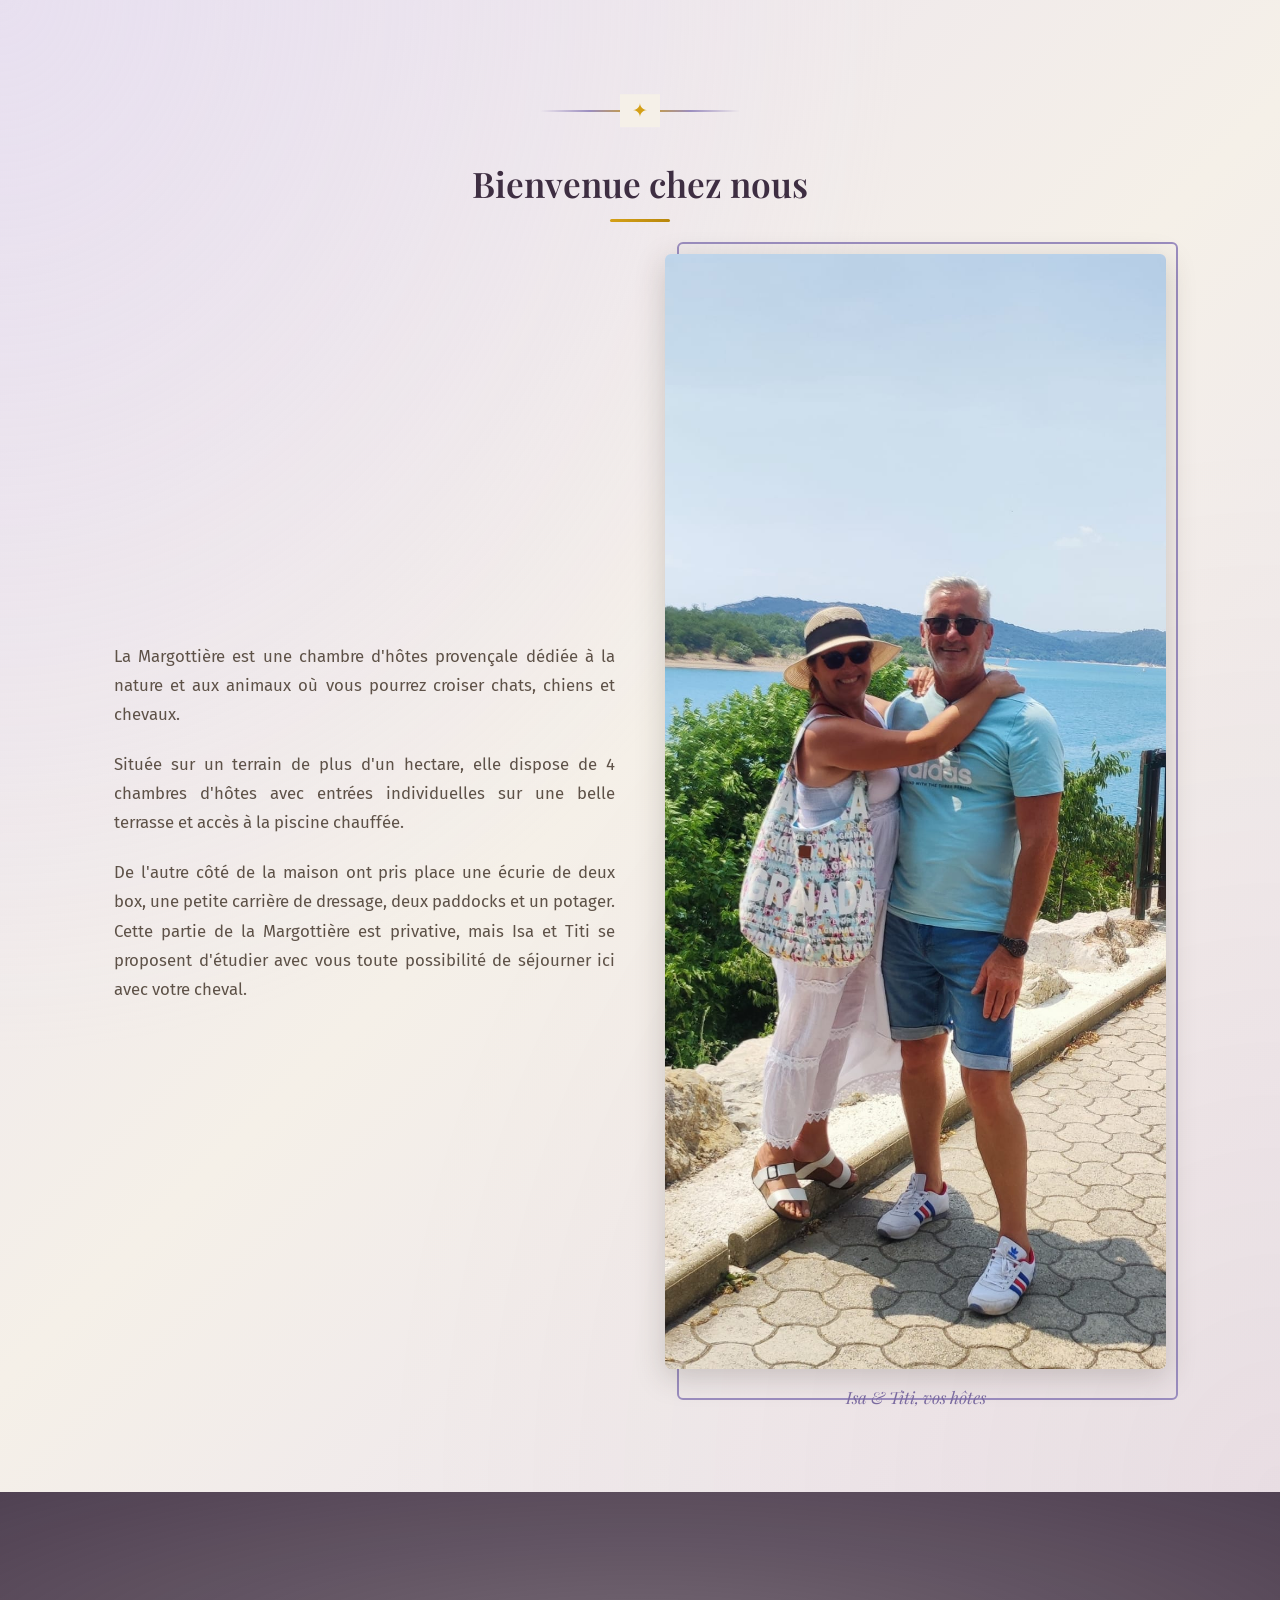
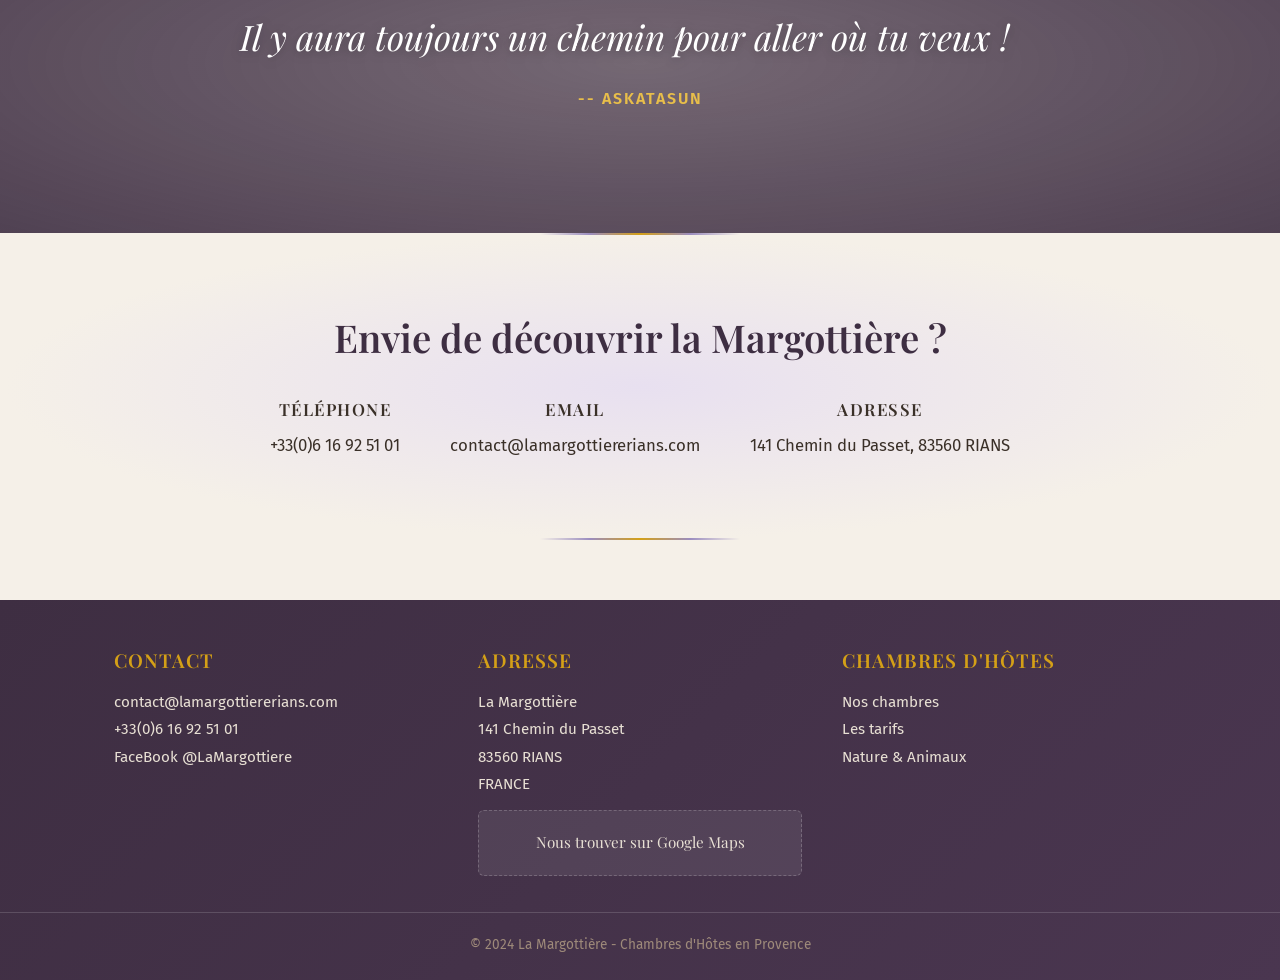
==== commit 6d427625: "Refonte navigation, homepage épique et fix lightbox - Navigation : suppression des sous-menus déroul" ====
--- a/index.html
+++ b/index.html
@@ -7,7 +7,7 @@
   <meta name="description" content="La Margottière, chambres d'hôtes provençales dédiées à la nature et aux animaux, situées à Rians, Provence.">
   <link rel="stylesheet" href="style.css">
 </head>
-<body>
+<body class="home">
 
   <!-- HEADER -->
   <header class="site-header">
@@ -20,37 +20,28 @@
       </button>
       <nav class="main-nav">
         <ul>
-          <li class="has-dropdown">
-            <a href="#">Bienvenue</a>
-            <ul class="dropdown">
-              <li><a href="un-site-unique.html">Un site Unique</a></li>
-              <li><a href="la-piscine.html">La piscine</a></li>
-              <li><a href="reinventee.html">La Margottière réinventée</a></li>
-            </ul>
-          </li>
-          <li class="has-dropdown">
-            <a href="les-chambres.html">Les Chambres</a>
-            <ul class="dropdown">
-              <li><a href="chambre-1.html">Chambre 1</a></li>
-              <li><a href="chambre-2.html">Chambre 2</a></li>
-              <li><a href="chambre-3.html">Chambre 3</a></li>
-              <li><a href="chambre-4.html">Chambre 4</a></li>
-              <li><a href="les-tarifs.html">Les tarifs</a></li>
-            </ul>
-          </li>
-          <li>
-            <a href="animaux.html">Nature &amp; Animaux</a>
-          </li>
+          <li><a href="un-site-unique.html">Un site Unique</a></li>
+          <li><a href="la-piscine.html">La Piscine</a></li>
+          <li><a href="reinventee.html">Réinventée</a></li>
+          <li><a href="les-chambres.html">Les Chambres</a></li>
+          <li><a href="les-tarifs.html">Les Tarifs</a></li>
+          <li><a href="animaux.html">Nature &amp; Animaux</a></li>
         </ul>
       </nav>
     </div>
   </header>
 
-  <!-- HERO -->
-  <section class="hero" style="background-image: url('images/site/accueil.jpg');">
+  <!-- EPIC HERO -->
+  <section class="hero epic-hero" style="background-image: url('images/site/accueil.jpg');">
+    <div class="hero-particles">
+      <span></span><span></span><span></span><span></span><span></span>
+      <span></span><span></span><span></span>
+    </div>
     <div class="hero-content">
-      <h1>Bienvenue à la Margottière</h1>
-      <p>Chambres d'Hôtes en Provence</p>
+      <p class="hero-eyebrow">Chambres d'Hôtes en Provence</p>
+      <h1>La Margottière</h1>
+      <p class="hero-tagline">Un havre de paix entre lavande et nature</p>
+      <a href="les-chambres.html" class="btn-hero">Découvrir nos chambres</a>
     </div>
     <div class="scroll-indicator">
       <span></span>
@@ -58,22 +49,22 @@
   </section>
 
   <!-- FEATURES -->
-  <section class="features fade-in">
-    <a href="les-chambres.html" class="feature-card">
+  <section class="features">
+    <a href="les-chambres.html" class="feature-card fade-in">
       <img src="images/chambres/thumb-ch1.jpg" alt="Nos Chambres" loading="lazy">
       <div class="feature-card-body">
         <h3>Nos Chambres</h3>
         <p>4 chambres d'hôtes avec entrées individuelles et accès piscine</p>
       </div>
     </a>
-    <a href="la-piscine.html" class="feature-card">
+    <a href="la-piscine.html" class="feature-card fade-in">
       <img src="images/piscine/piscine-1.jpg" alt="La Piscine" loading="lazy">
       <div class="feature-card-body">
         <h3>La Piscine</h3>
         <p>Piscine chauffée dans un écrin de verdure provençal</p>
       </div>
     </a>
-    <a href="animaux.html" class="feature-card">
+    <a href="animaux.html" class="feature-card fade-in">
       <img src="images/animaux/1.jpg" alt="Nature et Animaux" loading="lazy">
       <div class="feature-card-body">
         <h3>Nature &amp; Animaux</h3>
@@ -82,25 +73,81 @@
     </a>
   </section>
 
-  <!-- CONTENT -->
-  <main class="page-content">
-    <div class="container">
-      <div class="page-text fade-in">
-        <p>La Margottière est une chambre d'hôtes provençale dédiée à la nature et aux animaux où vous pourrez croiser chats, chiens et chevaux.</p>
-        <p>Située sur un terrain de plus d'un hectare, elle dispose de 4 chambres d'hôtes avec entrées individuelles sur une belle terrasse et accès à la piscine chauffée.</p>
-        <p>De l'autre côté de la maison ont pris place une écurie de deux box, une petite carrière de dressage, deux paddocks et un potager. Cette partie de la Margottière est privative, mais Isa et Titi se proposent d'étudier avec vous toute possibilité de séjourner ici avec votre cheval.</p>
+  <!-- PARALLAX STATS BAND -->
+  <section class="parallax-band" style="background-image: url('images/piscine/piscine-2.jpg');">
+    <div class="parallax-overlay"></div>
+    <div class="stats-grid">
+      <div class="stat-item fade-in">
+        <span class="stat-number"><span data-target="4">0</span></span>
+        <span class="stat-label">Chambres d'hôtes</span>
       </div>
-
-      <blockquote class="fade-in">
-        Il y aura toujours un chemin pour aller où tu veux !
-        <cite>-- Askatasun</cite>
-      </blockquote>
-
-      <div class="cta-wrapper fade-in">
-        <a href="tel:+33616925101" class="btn-cta">Réserver</a>
+      <div class="stat-item fade-in">
+        <span class="stat-number"><span data-target="1">0</span> ha</span>
+        <span class="stat-label">de terrain</span>
+      </div>
+      <div class="stat-item fade-in">
+        <span class="stat-number">Piscine</span>
+        <span class="stat-label">chauffée</span>
+      </div>
+      <div class="stat-item fade-in">
+        <span class="stat-number"><span data-target="365">0</span> j</span>
+        <span class="stat-label">de soleil par an</span>
       </div>
     </div>
-  </main>
+  </section>
+
+  <!-- WELCOME SECTION -->
+  <section class="welcome-section">
+    <div class="container">
+      <div class="section-divider fade-in">
+        <span class="divider-ornament"></span>
+      </div>
+      <h2 class="section-heading fade-in">Bienvenue chez nous</h2>
+      <div class="welcome-grid">
+        <div class="welcome-text fade-in">
+          <p>La Margottière est une chambre d'hôtes provençale dédiée à la nature et aux animaux où vous pourrez croiser chats, chiens et chevaux.</p>
+          <p>Située sur un terrain de plus d'un hectare, elle dispose de 4 chambres d'hôtes avec entrées individuelles sur une belle terrasse et accès à la piscine chauffée.</p>
+          <p>De l'autre côté de la maison ont pris place une écurie de deux box, une petite carrière de dressage, deux paddocks et un potager. Cette partie de la Margottière est privative, mais Isa et Titi se proposent d'étudier avec vous toute possibilité de séjourner ici avec votre cheval.</p>
+        </div>
+        <div class="welcome-image fade-in">
+          <img src="images/site/isa-titi.jpg" alt="Isa et Titi, vos hôtes" loading="lazy">
+          <span class="welcome-image-caption">Isa &amp; Titi, vos hôtes</span>
+        </div>
+      </div>
+    </div>
+  </section>
+
+  <!-- EPIC QUOTE -->
+  <section class="epic-quote" style="background-image: url('images/site/unique-5.jpg');">
+    <div class="epic-quote-overlay"></div>
+    <div class="epic-quote-content fade-in">
+      <blockquote>
+        Il y aura toujours un chemin pour aller où tu veux !
+      </blockquote>
+      <cite>-- Askatasun</cite>
+    </div>
+  </section>
+
+  <!-- CONTACT BANNER -->
+  <section class="epic-cta fade-in">
+    <div class="container">
+      <h2>Envie de découvrir la Margottière ?</h2>
+      <div class="epic-contact-info">
+        <div class="epic-contact-item">
+          <span class="epic-contact-label">Téléphone</span>
+          <a href="tel:+33616925101">+33(0)6 16 92 51 01</a>
+        </div>
+        <div class="epic-contact-item">
+          <span class="epic-contact-label">Email</span>
+          <a href="mailto:contact@lamargottiererians.com">contact@lamargottiererians.com</a>
+        </div>
+        <div class="epic-contact-item">
+          <span class="epic-contact-label">Adresse</span>
+          <span>141 Chemin du Passet, 83560 RIANS</span>
+        </div>
+      </div>
+    </div>
+  </section>
 
   <!-- FOOTER -->
   <footer class="site-footer">
--- a/style.css
+++ b/style.css
@@ -58,8 +58,8 @@
 }
 
 @keyframes pageLoad {
-  from { opacity: 0; transform: translateY(8px); }
-  to { opacity: 1; transform: translateY(0); }
+  from { opacity: 0; }
+  to { opacity: 1; }
 }
 
 img {
@@ -164,35 +164,25 @@
   height: 72px;
 }
 
-/* --- Site Logo / Cartouche Provencale --- */
+/* --- Site Logo --- */
 .site-logo {
   font-family: 'Playfair Display', Georgia, serif;
   font-size: 1.5rem;
   font-weight: 700;
-  color: #fff;
   letter-spacing: 0.5px;
 }
 
 .site-logo a {
   display: inline-flex;
   flex-direction: column;
-  align-items: center;
-  color: #fff;
-  padding: 8px 28px 6px;
-  background: linear-gradient(135deg, var(--lavender), var(--lavender-deep));
-  border-radius: 50px;
-  border: 2px solid var(--sunflower);
-  box-shadow: 0 3px 14px rgba(123, 107, 160, 0.35), inset 0 1px 0 rgba(255,255,255,0.15);
-  text-shadow: 0 1px 3px rgba(0,0,0,0.2);
-  transition: all var(--transition);
+  align-items: flex-start;
+  color: var(--earth-dark);
+  transition: color var(--transition);
   line-height: 1.2;
 }
 
 .site-logo a:hover {
-  background: linear-gradient(135deg, var(--lavender-light), var(--lavender));
-  color: #fff;
-  box-shadow: 0 4px 18px rgba(123, 107, 160, 0.5), inset 0 1px 0 rgba(255,255,255,0.2);
-  transform: translateY(-1px);
+  color: var(--lavender);
 }
 
 .logo-sub {
@@ -201,7 +191,7 @@
   font-size: 0.65rem;
   font-weight: 400;
   font-style: italic;
-  color: var(--sunflower-light);
+  color: var(--text-light);
   letter-spacing: 1.2px;
   text-transform: uppercase;
   margin-top: 1px;
@@ -257,13 +247,13 @@
 
 .main-nav > ul > li > a {
   display: block;
-  padding: 24px 18px;
+  padding: 24px 12px;
   font-family: 'Playfair Display', Georgia, serif;
-  font-size: 1.05rem;
+  font-size: 0.95rem;
   font-weight: 600;
   color: var(--text-dark);
   text-transform: uppercase;
-  letter-spacing: 0.8px;
+  letter-spacing: 0.5px;
   transition: color var(--transition), background var(--transition);
 }
 
@@ -273,71 +263,6 @@
   background: var(--lavender-pale);
 }
 
-/* Dropdown arrow indicator */
-.main-nav > ul > li.has-dropdown > a::after {
-  content: '';
-  display: inline-block;
-  width: 0;
-  height: 0;
-  border-left: 4px solid transparent;
-  border-right: 4px solid transparent;
-  border-top: 5px solid currentColor;
-  margin-left: 6px;
-  vertical-align: middle;
-  transition: transform 0.3s ease;
-}
-
-/* Dropdown */
-.dropdown {
-  position: absolute;
-  top: 100%;
-  left: 0;
-  background: var(--warm-white);
-  min-width: 240px;
-  box-shadow: 0 6px 20px var(--shadow-strong);
-  border-radius: 0 0 var(--radius) var(--radius);
-  border-left: 3px solid var(--lavender);
-  border-top: none;
-  opacity: 0;
-  visibility: hidden;
-  transform: translateY(-8px);
-  transition: all 0.25s ease;
-  z-index: 1001;
-}
-
-.main-nav > ul > li:hover .dropdown {
-  opacity: 1;
-  visibility: visible;
-  transform: translateY(0);
-}
-
-.dropdown li a {
-  display: block;
-  padding: 12px 20px;
-  font-family: 'Fira Sans', sans-serif;
-  font-size: 0.95rem;
-  color: var(--text-medium);
-  border-bottom: 1px solid var(--cream-dark);
-  transition: all var(--transition);
-}
-
-.dropdown li:last-child a {
-  border-bottom: none;
-}
-
-.dropdown li a:hover {
-  background: var(--lavender-pale);
-  color: var(--lavender-deep);
-  padding-left: 26px;
-}
-
-.dropdown li a:hover::before {
-  content: '\25C6';
-  font-size: 0.5rem;
-  color: var(--lavender-light);
-  margin-right: 6px;
-  vertical-align: middle;
-}
 
 /* ============================================
    HERO SECTION
@@ -360,12 +285,23 @@
   content: '';
   position: absolute;
   inset: 0;
-  background: linear-gradient(
-    to bottom,
-    rgba(123, 107, 160, 0.25) 0%,
-    rgba(58, 48, 40, 0.25) 40%,
-    rgba(58, 48, 40, 0.55) 100%
-  );
+  background:
+    radial-gradient(ellipse at 50% 0%, rgba(123, 107, 160, 0.3) 0%, transparent 60%),
+    radial-gradient(ellipse at 50% 100%, rgba(58, 48, 40, 0.7) 0%, transparent 60%),
+    linear-gradient(
+      to bottom,
+      rgba(123, 107, 160, 0.2) 0%,
+      rgba(58, 48, 40, 0.15) 30%,
+      rgba(58, 48, 40, 0.5) 100%
+    );
+}
+
+.hero::after {
+  content: '';
+  position: absolute;
+  inset: 0;
+  box-shadow: inset 0 0 120px rgba(0, 0, 0, 0.3);
+  pointer-events: none;
 }
 
 .hero-content {
@@ -373,13 +309,19 @@
   z-index: 1;
   color: #fff;
   padding: 24px;
+  animation: heroFadeIn 1.2s ease 0.3s both;
+}
+
+@keyframes heroFadeIn {
+  from { opacity: 0; transform: translateY(20px); }
+  to { opacity: 1; transform: translateY(0); }
 }
 
 .hero-content h1 {
   font-size: 3.6rem;
   color: #fff;
-  text-shadow: 0 2px 16px rgba(0,0,0,0.45);
-  margin-bottom: 12px;
+  text-shadow: 0 2px 20px rgba(0,0,0,0.5), 0 0 60px rgba(123, 107, 160, 0.3);
+  margin-bottom: 8px;
 }
 
 .hero-content p {
@@ -387,7 +329,31 @@
   color: rgba(255,255,255,0.92);
   text-shadow: 0 1px 8px rgba(0,0,0,0.35);
   font-style: italic;
-  margin-bottom: 0;
+  margin-bottom: 28px;
+}
+
+.btn-hero {
+  display: inline-block;
+  padding: 14px 36px;
+  background: rgba(255, 255, 255, 0.15);
+  color: #fff;
+  border: 2px solid rgba(255, 255, 255, 0.6);
+  border-radius: var(--radius);
+  font-family: 'Playfair Display', serif;
+  font-size: 1.05rem;
+  font-weight: 600;
+  letter-spacing: 0.8px;
+  text-transform: uppercase;
+  backdrop-filter: blur(4px);
+  transition: all var(--transition);
+}
+
+.btn-hero:hover {
+  background: rgba(255, 255, 255, 0.25);
+  border-color: #fff;
+  color: #fff;
+  box-shadow: 0 4px 24px rgba(255, 255, 255, 0.2);
+  transform: translateY(-2px);
 }
 
 /* Scroll indicator chevron */
@@ -449,6 +415,19 @@
   color: inherit;
   display: block;
   border: 2px solid transparent;
+  position: relative;
+}
+
+.feature-card::after {
+  content: '';
+  position: absolute;
+  bottom: 0;
+  left: 0;
+  right: 0;
+  height: 3px;
+  background: linear-gradient(to right, var(--lavender-light), var(--sunflower), var(--lavender-light));
+  opacity: 0;
+  transition: opacity var(--transition);
 }
 
 .feature-card:hover {
@@ -458,6 +437,10 @@
   border-color: var(--lavender-light);
 }
 
+.feature-card:hover::after {
+  opacity: 1;
+}
+
 .feature-card img {
   width: 100%;
   height: 200px;
@@ -484,6 +467,82 @@
   color: var(--text-light);
   line-height: 1.5;
 }
+
+/* ============================================
+   DECORATIVE DIVIDER
+   ============================================ */
+.section-divider {
+  text-align: center;
+  padding: 40px 0;
+}
+
+.divider-ornament {
+  display: inline-block;
+  position: relative;
+  width: 200px;
+  height: 2px;
+  background: linear-gradient(to right, transparent, var(--lavender-light), var(--sunflower), var(--lavender-light), transparent);
+}
+
+.divider-ornament::before {
+  content: '\2726';
+  position: absolute;
+  top: 50%;
+  left: 50%;
+  transform: translate(-50%, -50%);
+  font-size: 1.2rem;
+  color: var(--sunflower);
+  background: var(--cream);
+  padding: 0 12px;
+}
+
+/* ============================================
+   WELCOME SECTION (Homepage)
+   ============================================ */
+.welcome-section {
+  padding: 20px 0 60px;
+  position: relative;
+  background:
+    linear-gradient(135deg, var(--lavender-pale) 0%, var(--cream) 50%, var(--lavender-pale) 100%);
+}
+
+.welcome-section::before {
+  content: '';
+  position: absolute;
+  top: 0;
+  left: 0;
+  right: 0;
+  height: 4px;
+  background: linear-gradient(to right, var(--lavender-light), var(--sunflower), var(--lavender-light));
+}
+
+.section-heading {
+  text-align: center;
+  font-size: 2.2rem;
+  color: var(--earth-dark);
+  margin-bottom: 32px;
+  position: relative;
+  padding-bottom: 16px;
+}
+
+.section-heading::after {
+  content: '';
+  position: absolute;
+  bottom: 0;
+  left: 50%;
+  transform: translateX(-50%);
+  width: 60px;
+  height: 3px;
+  background: linear-gradient(to right, var(--sunflower), var(--sunflower-dark));
+  border-radius: 2px;
+}
+
+/* ============================================
+   STAGGERED FEATURE CARD ANIMATIONS
+   ============================================ */
+.features .feature-card.fade-in:nth-child(1) { transition-delay: 0s; }
+.features .feature-card.fade-in:nth-child(2) { transition-delay: 0.15s; }
+.features .feature-card.fade-in:nth-child(3) { transition-delay: 0.3s; }
 
 /* ============================================
    PAGE CONTENT
@@ -667,25 +726,28 @@
 /* --- Lightbox --- */
 .lightbox-overlay {
   display: none;
-  position: fixed;
-  inset: 0;
+  position: absolute;
+  left: 0;
+  width: 100%;
+  height: 100vh;
   background: rgba(20, 16, 12, 0.92);
   z-index: 9999;
+  cursor: pointer;
+}
+
+.lightbox-overlay.active {
+  display: flex;
   align-items: center;
   justify-content: center;
-  cursor: pointer;
-}
-
-.lightbox-overlay.active {
-  display: flex;
 }
 
 .lightbox-overlay img {
   max-width: 90vw;
-  max-height: 88vh;
+  max-height: 90vh;
   border-radius: var(--radius);
   box-shadow: 0 8px 40px rgba(0,0,0,0.5);
   cursor: default;
+  object-fit: contain;
 }
 
 .lightbox-close {
@@ -1030,6 +1092,371 @@
 }
 
 /* ============================================
+   EPIC HOMEPAGE (.home)
+   ============================================ */
+
+/* --- Epic Hero Enhancements --- */
+.epic-hero {
+  height: 100vh;
+  min-height: 600px;
+}
+
+.epic-hero::before {
+  background:
+    radial-gradient(ellipse at 30% 20%, rgba(123, 107, 160, 0.4) 0%, transparent 50%),
+    radial-gradient(ellipse at 70% 80%, rgba(212, 160, 23, 0.15) 0%, transparent 50%),
+    radial-gradient(ellipse at 50% 100%, rgba(20, 16, 12, 0.75) 0%, transparent 60%),
+    linear-gradient(to bottom, rgba(62, 46, 66, 0.3) 0%, rgba(20, 16, 12, 0.2) 40%, rgba(20, 16, 12, 0.65) 100%);
+}
+
+.epic-hero::after {
+  box-shadow: inset 0 0 200px rgba(0, 0, 0, 0.4);
+}
+
+.hero-eyebrow {
+  display: inline-block;
+  font-family: 'Fira Sans', sans-serif;
+  font-size: 0.85rem;
+  font-style: normal;
+  font-weight: 500;
+  letter-spacing: 4px;
+  text-transform: uppercase;
+  color: var(--sunflower-light);
+  margin-bottom: 12px;
+  padding: 6px 20px;
+  border: 1px solid rgba(232, 190, 74, 0.4);
+  border-radius: 30px;
+  text-shadow: none;
+  animation: heroFadeIn 1s ease 0.2s both;
+}
+
+.epic-hero .hero-content h1 {
+  font-size: 5rem;
+  font-weight: 700;
+  letter-spacing: 2px;
+  text-shadow:
+    0 2px 30px rgba(0, 0, 0, 0.6),
+    0 0 80px rgba(123, 107, 160, 0.25);
+  margin-bottom: 16px;
+  animation: heroFadeIn 1.2s ease 0.4s both;
+}
+
+.hero-tagline {
+  font-family: 'Playfair Display', serif;
+  font-size: 1.5rem;
+  color: rgba(255, 255, 255, 0.9);
+  font-style: italic;
+  margin-bottom: 36px;
+  animation: heroFadeIn 1.2s ease 0.6s both;
+}
+
+.hero-buttons {
+  display: flex;
+  gap: 16px;
+  justify-content: center;
+  flex-wrap: wrap;
+  animation: heroFadeIn 1.2s ease 0.8s both;
+}
+
+.btn-hero-gold {
+  background: linear-gradient(135deg, var(--sunflower), var(--sunflower-dark));
+  border-color: var(--sunflower);
+  color: #fff;
+  backdrop-filter: none;
+}
+
+.btn-hero-gold:hover {
+  background: linear-gradient(135deg, var(--sunflower-dark), #9A7009);
+  border-color: var(--sunflower-light);
+  box-shadow: 0 4px 30px rgba(212, 160, 23, 0.4);
+}
+
+/* --- Floating Particles --- */
+.hero-particles {
+  position: absolute;
+  inset: 0;
+  z-index: 1;
+  overflow: hidden;
+  pointer-events: none;
+}
+
+.hero-particles span {
+  position: absolute;
+  display: block;
+  width: 6px;
+  height: 6px;
+  background: rgba(232, 190, 74, 0.3);
+  border-radius: 50%;
+  animation: floatParticle linear infinite;
+}
+
+.hero-particles span:nth-child(1) { left: 10%; width: 4px; height: 4px; animation-duration: 18s; animation-delay: 0s; }
+.hero-particles span:nth-child(2) { left: 25%; width: 8px; height: 8px; animation-duration: 22s; animation-delay: 2s; background: rgba(155, 141, 191, 0.25); }
+.hero-particles span:nth-child(3) { left: 40%; width: 5px; height: 5px; animation-duration: 16s; animation-delay: 4s; }
+.hero-particles span:nth-child(4) { left: 55%; width: 7px; height: 7px; animation-duration: 20s; animation-delay: 1s; background: rgba(155, 141, 191, 0.2); }
+.hero-particles span:nth-child(5) { left: 70%; width: 4px; height: 4px; animation-duration: 24s; animation-delay: 3s; }
+.hero-particles span:nth-child(6) { left: 82%; width: 6px; height: 6px; animation-duration: 19s; animation-delay: 5s; background: rgba(155, 141, 191, 0.25); }
+.hero-particles span:nth-child(7) { left: 90%; width: 5px; height: 5px; animation-duration: 21s; animation-delay: 2.5s; }
+.hero-particles span:nth-child(8) { left: 5%; width: 3px; height: 3px; animation-duration: 17s; animation-delay: 6s; background: rgba(155, 141, 191, 0.3); }
+
+@keyframes floatParticle {
+  0% {
+    top: 110%;
+    opacity: 0;
+  }
+  10% {
+    opacity: 1;
+  }
+  90% {
+    opacity: 1;
+  }
+  100% {
+    top: -10%;
+    opacity: 0;
+    transform: translateX(40px);
+  }
+}
+
+/* --- Parallax Stats Band --- */
+.parallax-band {
+  position: relative;
+  background-size: cover;
+  background-position: center;
+  background-attachment: fixed;
+  padding: 80px 24px;
+  margin-top: 60px;
+}
+
+.parallax-overlay {
+  position: absolute;
+  inset: 0;
+  background: linear-gradient(135deg, rgba(62, 46, 66, 0.88), rgba(94, 79, 130, 0.85));
+}
+
+.stats-grid {
+  position: relative;
+  z-index: 1;
+  max-width: 1100px;
+  margin: 0 auto;
+  display: grid;
+  grid-template-columns: repeat(4, 1fr);
+  gap: 30px;
+  text-align: center;
+}
+
+.stat-item {
+  color: #fff;
+  padding: 20px;
+}
+
+.stat-number {
+  display: block;
+  font-family: 'Playfair Display', serif;
+  font-size: 3.5rem;
+  font-weight: 700;
+  color: var(--sunflower-light);
+  line-height: 1;
+  margin-bottom: 8px;
+}
+
+.stat-number span[data-target] {
+  display: inline;
+}
+
+.stat-label {
+  display: block;
+  font-family: 'Fira Sans', sans-serif;
+  font-size: 1rem;
+  color: rgba(255, 255, 255, 0.85);
+  letter-spacing: 0.5px;
+  margin-top: 4px;
+}
+
+/* --- Welcome Grid (text + image) --- */
+.home .welcome-section {
+  padding: 60px 0 80px;
+  background:
+    radial-gradient(ellipse at 0% 0%, rgba(232, 224, 240, 0.5) 0%, transparent 50%),
+    radial-gradient(ellipse at 100% 100%, rgba(232, 190, 74, 0.08) 0%, transparent 50%),
+    linear-gradient(135deg, var(--lavender-pale) 0%, var(--cream) 50%, var(--lavender-pale) 100%);
+}
+
+.welcome-grid {
+  display: grid;
+  grid-template-columns: 1fr 1fr;
+  gap: 50px;
+  align-items: center;
+  margin-top: 30px;
+}
+
+.welcome-text {
+  font-size: 1.05rem;
+  color: var(--text-medium);
+  text-align: justify;
+}
+
+.welcome-text p {
+  margin-bottom: 20px;
+}
+
+.welcome-image {
+  position: relative;
+}
+
+.welcome-image img {
+  width: 100%;
+  border-radius: var(--radius);
+  box-shadow: 0 8px 30px var(--shadow-strong);
+}
+
+.welcome-image::before {
+  content: '';
+  position: absolute;
+  top: -12px;
+  right: -12px;
+  bottom: 12px;
+  left: 12px;
+  border: 2px solid var(--lavender-light);
+  border-radius: var(--radius);
+  z-index: -1;
+}
+
+.welcome-image-caption {
+  display: block;
+  text-align: center;
+  margin-top: 14px;
+  font-family: 'Playfair Display', serif;
+  font-size: 1.05rem;
+  font-style: italic;
+  color: var(--lavender);
+}
+
+/* --- Epic Quote Section --- */
+.epic-quote {
+  position: relative;
+  padding: 120px 24px;
+  background-size: cover;
+  background-position: center;
+  background-attachment: fixed;
+  text-align: center;
+  overflow: hidden;
+}
+
+.epic-quote-overlay {
+  position: absolute;
+  inset: 0;
+  background:
+    radial-gradient(ellipse at center, rgba(62, 46, 66, 0.7), rgba(62, 46, 66, 0.9));
+}
+
+.epic-quote-content {
+  position: relative;
+  z-index: 1;
+  max-width: 800px;
+  margin: 0 auto;
+}
+
+.epic-quote blockquote {
+  background: none;
+  border: none;
+  border-image: none;
+  padding: 0;
+  margin: 0;
+  font-family: 'Playfair Display', serif;
+  font-size: clamp(1.2rem, 3vw, 2.2rem);
+  font-style: italic;
+  color: #fff;
+  text-shadow: 0 2px 12px rgba(0, 0, 0, 0.3);
+  line-height: 1.4;
+  white-space: nowrap;
+}
+
+.epic-quote blockquote::before {
+  display: none;
+}
+
+.epic-quote cite {
+  display: block;
+  margin-top: 24px;
+  font-family: 'Fira Sans', sans-serif;
+  font-size: 1rem;
+  font-style: normal;
+  font-weight: 600;
+  color: var(--sunflower-light);
+  letter-spacing: 2px;
+  text-transform: uppercase;
+}
+
+/* --- Epic CTA Banner --- */
+.epic-cta {
+  padding: 80px 24px;
+  text-align: center;
+  background:
+    radial-gradient(ellipse at 50% 50%, var(--lavender-pale) 0%, var(--cream) 70%);
+  position: relative;
+}
+
+.epic-cta::before,
+.epic-cta::after {
+  content: '';
+  position: absolute;
+  left: 50%;
+  transform: translateX(-50%);
+  width: 200px;
+  height: 2px;
+  background: linear-gradient(to right, transparent, var(--lavender-light), var(--sunflower), var(--lavender-light), transparent);
+}
+
+.epic-cta::before { top: 0; }
+.epic-cta::after { bottom: 0; }
+
+.epic-cta h2 {
+  font-size: 2.4rem;
+  color: var(--earth-dark);
+  margin-bottom: 12px;
+}
+
+.epic-cta > .container > p {
+  font-size: 1.15rem;
+  color: var(--text-medium);
+  margin-bottom: 32px;
+  font-style: italic;
+}
+
+.epic-contact-info {
+  display: flex;
+  justify-content: center;
+  gap: 50px;
+  flex-wrap: wrap;
+  margin-top: 32px;
+}
+
+.epic-contact-item {
+  text-align: center;
+}
+
+.epic-contact-label {
+  display: block;
+  font-family: 'Playfair Display', serif;
+  font-size: 0.85rem;
+  font-weight: 600;
+  text-transform: uppercase;
+  letter-spacing: 1.5px;
+  color: var(--lavender);
+  margin-bottom: 6px;
+}
+
+.epic-contact-item a,
+.epic-contact-item span {
+  font-size: 1.05rem;
+  color: var(--text-dark);
+}
+
+.epic-contact-item a:hover {
+  color: var(--lavender-deep);
+}
+
+/* ============================================
    RESPONSIVE
    ============================================ */
 @media (max-width: 900px) {
@@ -1060,13 +1487,25 @@
     background-attachment: scroll;
   }
   .hero-content h1 { font-size: 2.4rem; }
+  .epic-hero .hero-content h1 { font-size: 3rem; }
+  .hero-tagline { font-size: 1.2rem; }
+  .btn-hero { padding: 12px 28px; font-size: 0.95rem; }
   h1 { font-size: 2.2rem; }
+  .section-heading { font-size: 1.8rem; }
+  .stats-grid { grid-template-columns: repeat(2, 1fr); gap: 20px; }
+  .stat-number { font-size: 2.8rem; }
+  .welcome-grid { grid-template-columns: 1fr; gap: 30px; }
+  .welcome-image::before { display: none; }
+  .epic-quote blockquote { font-size: 1.6rem; }
+  .epic-quote { padding: 80px 24px; }
+  .epic-cta h2 { font-size: 1.8rem; }
+  .parallax-band { background-attachment: scroll; }
   .two-col {
     grid-template-columns: 1fr;
   }
   .main-nav > ul > li > a {
-    padding: 24px 10px;
-    font-size: 0.9rem;
+    padding: 24px 8px;
+    font-size: 0.85rem;
   }
 }
 
@@ -1102,43 +1541,12 @@
     border-bottom: 1px solid var(--cream-dark);
   }
 
-  .dropdown {
-    position: static;
-    box-shadow: none;
-    border-top: none;
-    border-left: 3px solid var(--lavender);
-    border-radius: 0;
-    opacity: 1;
-    visibility: visible;
-    transform: none;
-    display: none;
-    background: var(--lavender-pale);
-    min-width: auto;
-  }
-
-  .dropdown.open {
-    display: block;
-  }
-
-  .main-nav > ul > li:hover .dropdown {
-    display: none;
-  }
-
-  .main-nav > ul > li.has-dropdown.expanded .dropdown {
-    display: block;
-  }
-
-  .dropdown li a {
-    padding-left: 40px;
-  }
-
   .features {
     grid-template-columns: 1fr;
     margin-top: -30px;
   }
 
   .site-logo a {
-    padding: 6px 20px 4px;
     font-size: 1.2rem;
   }
 
@@ -1161,6 +1569,16 @@
     min-height: 400px;
   }
   .hero-content h1 { font-size: 1.8rem; }
+  .epic-hero .hero-content h1 { font-size: 2.2rem; }
+  .hero-eyebrow { font-size: 0.7rem; letter-spacing: 2px; }
+  .hero-tagline { font-size: 1rem; }
+  .btn-hero { padding: 10px 24px; font-size: 0.9rem; }
+  .hero-buttons { flex-direction: column; align-items: center; }
+  .stats-grid { grid-template-columns: repeat(2, 1fr); }
+  .stat-number { font-size: 2.2rem; }
+  .epic-quote blockquote { font-size: 1.3rem; }
+  .epic-quote-mark { font-size: 5rem; }
+  .epic-quote { padding: 60px 24px; background-attachment: scroll; }
   h1 { font-size: 1.8rem; }
   h2 { font-size: 1.6rem; }
   .slideshow-track img { height: 300px; }
@@ -1183,7 +1601,6 @@
   .lightbox-next { right: 10px; }
 
   .site-logo a {
-    padding: 5px 16px 3px;
     font-size: 1.1rem;
   }
 
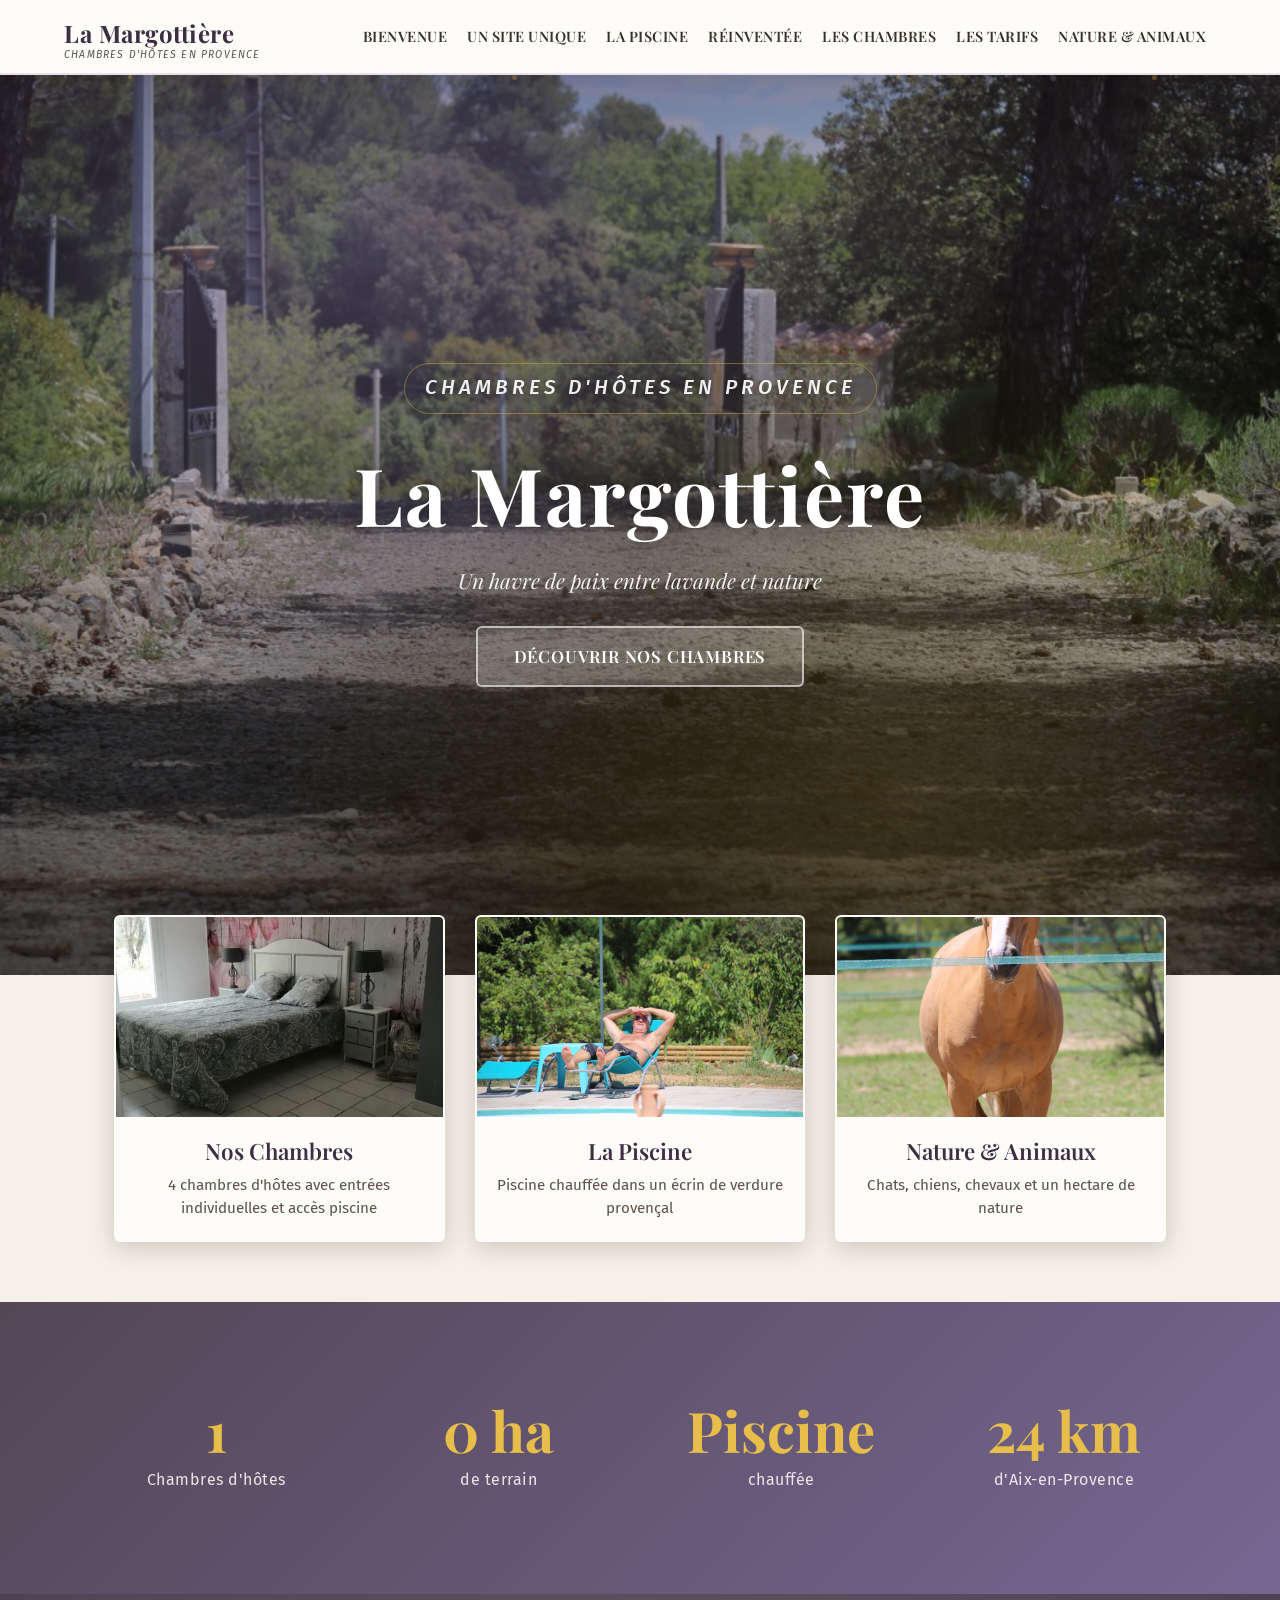
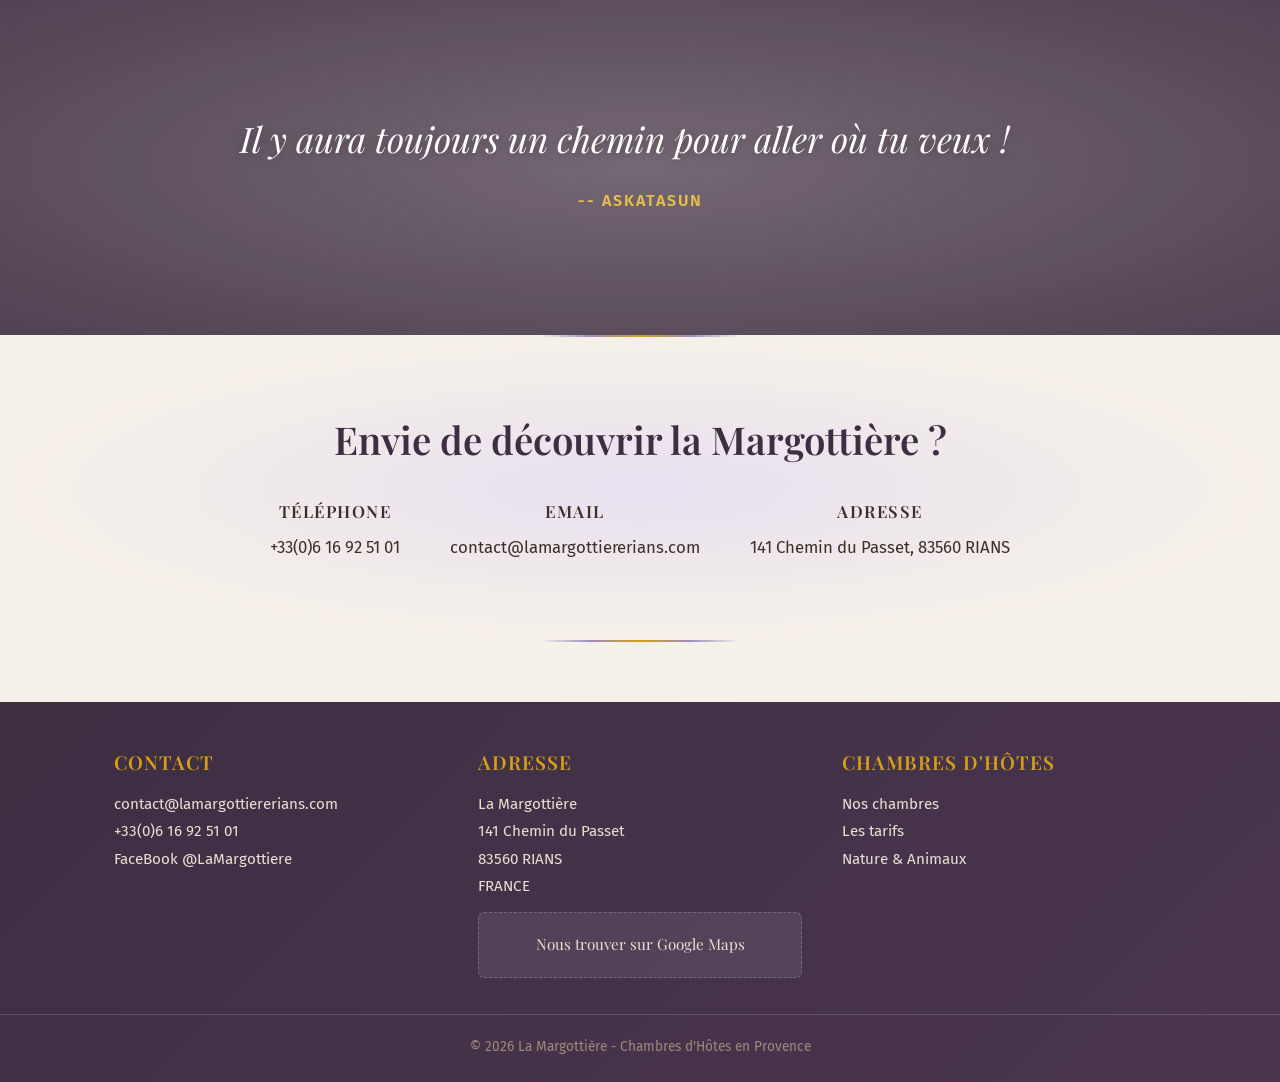
==== commit 58dbb5d3: "Refonte Claude Design : design system partagé, accessibilité, corrections Identité visuelle conservé" ====
--- a/index.html
+++ b/index.html
@@ -5,6 +5,19 @@
   <meta name="viewport" content="width=device-width, initial-scale=1.0">
   <title>La Margottière - Chambres d'Hôtes en Provence</title>
   <meta name="description" content="La Margottière, chambres d'hôtes provençales dédiées à la nature et aux animaux, situées à Rians, Provence.">
+  <link rel="icon" href="data:image/svg+xml,%3Csvg xmlns='http://www.w3.org/2000/svg' viewBox='0 0 32 32'%3E%3Ctext y='25' x='4' font-size='24'%3E%F0%9F%8C%BF%3C/text%3E%3C/svg%3E">
+
+  <meta property="og:type" content="website">
+  <meta property="og:site_name" content="La Margottière">
+  <meta property="og:locale" content="fr_FR">
+  <meta property="og:title" content="La Margottière - Chambres d'Hôtes en Provence">
+  <meta property="og:description" content="La Margottière, chambres d'hôtes provençales dédiées à la nature et aux animaux, situées à Rians, Provence.">
+  <meta property="og:url" content="https://elricsonn.github.io/lamargottiere/">
+  <meta property="og:image" content="https://elricsonn.github.io/lamargottiere/images/site/accueil.jpg">
+  <meta name="twitter:card" content="summary_large_image">
+
+  <link rel="preconnect" href="https://fonts.googleapis.com">
+  <link rel="preconnect" href="https://fonts.gstatic.com" crossorigin>
   <link rel="stylesheet" href="style.css">
 </head>
 <body class="home">
@@ -20,6 +33,7 @@
       </button>
       <nav class="main-nav">
         <ul>
+          <li><a href="bienvenue.html">Bienvenue</a></li>
           <li><a href="un-site-unique.html">Un site Unique</a></li>
           <li><a href="la-piscine.html">La Piscine</a></li>
           <li><a href="reinventee.html">Réinventée</a></li>
@@ -78,11 +92,11 @@
     <div class="parallax-overlay"></div>
     <div class="stats-grid">
       <div class="stat-item fade-in">
-        <span class="stat-number"><span data-target="4">0</span></span>
+        <span class="stat-number"><span data-target="4">4</span></span>
         <span class="stat-label">Chambres d'hôtes</span>
       </div>
       <div class="stat-item fade-in">
-        <span class="stat-number"><span data-target="1">0</span> ha</span>
+        <span class="stat-number"><span data-target="1">1</span> ha</span>
         <span class="stat-label">de terrain</span>
       </div>
       <div class="stat-item fade-in">
@@ -90,29 +104,8 @@
         <span class="stat-label">chauffée</span>
       </div>
       <div class="stat-item fade-in">
-        <span class="stat-number"><span data-target="365">0</span> j</span>
-        <span class="stat-label">de soleil par an</span>
-      </div>
-    </div>
-  </section>
-
-  <!-- WELCOME SECTION -->
-  <section class="welcome-section">
-    <div class="container">
-      <div class="section-divider fade-in">
-        <span class="divider-ornament"></span>
-      </div>
-      <h2 class="section-heading fade-in">Bienvenue chez nous</h2>
-      <div class="welcome-grid">
-        <div class="welcome-text fade-in">
-          <p>La Margottière est une chambre d'hôtes provençale dédiée à la nature et aux animaux où vous pourrez croiser chats, chiens et chevaux.</p>
-          <p>Située sur un terrain de plus d'un hectare, elle dispose de 4 chambres d'hôtes avec entrées individuelles sur une belle terrasse et accès à la piscine chauffée.</p>
-          <p>De l'autre côté de la maison ont pris place une écurie de deux box, une petite carrière de dressage, deux paddocks et un potager. Cette partie de la Margottière est privative, mais Isa et Titi se proposent d'étudier avec vous toute possibilité de séjourner ici avec votre cheval.</p>
-        </div>
-        <div class="welcome-image fade-in">
-          <img src="images/site/isa-titi.jpg" alt="Isa et Titi, vos hôtes" loading="lazy">
-          <span class="welcome-image-caption">Isa &amp; Titi, vos hôtes</span>
-        </div>
+        <span class="stat-number"><span data-target="50">50</span> km</span>
+        <span class="stat-label">d'Aix-en-Provence</span>
       </div>
     </div>
   </section>
@@ -171,7 +164,7 @@
       </div>
     </div>
     <div class="footer-bottom">
-      <p>&copy; 2024 La Margottière - Chambres d'Hôtes en Provence</p>
+      <p>&copy; 2026 La Margottière - Chambres d'Hôtes en Provence</p>
     </div>
   </footer>
 
--- a/style.css
+++ b/style.css
@@ -155,13 +155,15 @@
 }
 
 .header-inner {
-  max-width: 1100px;
+  max-width: 1200px;
   margin: 0 auto;
   padding: 0 24px;
   display: flex;
   align-items: center;
   justify-content: space-between;
-  height: 72px;
+  /* Plancher, pas plafond : si le contenu dépasse, l'en-tête grandit
+     au lieu de déborder sur le bandeau. */
+  min-height: 72px;
 }
 
 /* --- Site Logo --- */
@@ -191,7 +193,7 @@
   font-size: 0.65rem;
   font-weight: 400;
   font-style: italic;
-  color: var(--text-light);
+  color: var(--text-medium);
   letter-spacing: 1.2px;
   text-transform: uppercase;
   margin-top: 1px;
@@ -247,13 +249,16 @@
 
 .main-nav > ul > li > a {
   display: block;
-  padding: 24px 12px;
+  padding: 24px 10px;
   font-family: 'Playfair Display', Georgia, serif;
-  font-size: 0.95rem;
+  font-size: 0.9rem;
   font-weight: 600;
   color: var(--text-dark);
   text-transform: uppercase;
   letter-spacing: 0.5px;
+  /* Un libellé de menu tient sur une ligne, sinon c'est le menu
+     déroulant qui prend le relais (voir le point de rupture). */
+  white-space: nowrap;
   transition: color var(--transition), background var(--transition);
 }
 
@@ -464,7 +469,7 @@
 
 .feature-card-body p {
   font-size: 0.95rem;
-  color: var(--text-light);
+  color: var(--text-medium);
   line-height: 1.5;
 }
 
@@ -575,7 +580,7 @@
 }
 
 .page-title h2 {
-  color: var(--text-light);
+  color: var(--text-medium);
   font-weight: 400;
   font-style: italic;
   font-size: 1.3rem;
@@ -611,7 +616,7 @@
   display: grid;
   grid-template-columns: 1fr 1fr;
   gap: 40px;
-  align-items: start;
+  align-items: center;
   margin: 40px 0;
 }
 
@@ -852,7 +857,7 @@
 
 .chamber-card-body p {
   font-size: 0.9rem;
-  color: var(--text-light);
+  color: var(--text-medium);
   line-height: 1.6;
   margin-bottom: 12px;
 }
@@ -935,7 +940,7 @@
   margin-top: 14px;
   font-family: 'Playfair Display', serif;
   font-size: 1rem;
-  color: var(--text-light);
+  color: var(--text-medium);
 }
 
 /* Slideshow thumbnails strip */
@@ -1509,7 +1514,10 @@
   }
 }
 
-@media (max-width: 768px) {
+/* Le menu déroulant prend le relais à 1180 px et non 768 : entre les deux,
+   les sept libellés ne tiennent pas sur une ligne et l'en-tête déborde.
+   Le seuil est passé de 1024 à 1180 quand l'onglet Bienvenue s'est ajouté. */
+@media (max-width: 1180px) {
   /* Hamburger visible */
   .menu-toggle {
     display: flex;
@@ -1608,3 +1616,162 @@
     font-size: 0.5rem;
   }
 }
+
+
+/* ============================================
+   IMPRESSION & MOUVEMENT RÉDUIT
+   ============================================
+   .fade-in part à opacity:0 et n'est révélé qu'au défilement. À l'impression
+   rien ne défile : sans ce garde-fou la page sort vide. Pire ici, les
+   compteurs [data-target] affichent littéralement « 0 » tant que
+   l'observateur ne s'est pas déclenché — soit « 0 chambres d'hôtes » sur un
+   site de réservation. */
+@media print {
+  .fade-in { opacity: 1 !important; transform: none !important; }
+  .hero-particles, .scroll-indicator { display: none !important; }
+  .site-header { position: static !important; }
+}
+
+@media (prefers-reduced-motion: reduce) {
+  .fade-in { opacity: 1 !important; transform: none !important; transition: none !important; }
+  *, *::before, *::after {
+    animation-duration: 0.01ms !important;
+    animation-iteration-count: 1 !important;
+    transition-duration: 0.01ms !important;
+    scroll-behavior: auto !important;
+  }
+}
+
+
+/* ============================================
+   GALERIE MONDRIAN
+   Les lignes noires sont des pistes de grille dédiées,
+   d'épaisseurs inégales : des filets de 5px, des barres de 16px.
+   Aucun padding : la composition va jusqu'à son propre bord.
+   ============================================ */
+.mondrian {
+  display: grid;
+  background: #211E1A;
+  gap: 0;
+  margin: 56px 0;
+}
+.mondrian--unique {
+  grid-template-columns: 1.5fr 14px 3.2fr 5px 2.4fr 16px 1.7fr 6px 2.2fr;
+  grid-template-rows: 2.3fr 12px 1.5fr 5px 2.1fr 15px 2fr 6px 2.4fr 11px 1.6fr;
+  aspect-ratio: 11 / 11.9;
+}
+.mondrian--animaux {
+  grid-template-columns: 1.5fr 14px 3.2fr 5px 2.4fr 16px 1.7fr 6px 2.2fr;
+  grid-template-rows: 2.4fr 13px 1.6fr 5px 2.2fr 15px 1.8fr;
+  aspect-ratio: 11 / 8;
+}
+.mondrian--piscine {
+  grid-template-columns: 3.4fr 14px 2fr 6px 2.6fr 12px 3fr;
+  grid-template-rows: 2.6fr 15px 1.5fr 6px 2fr;
+  aspect-ratio: 11 / 6.1;
+}
+
+.mondrian .gallery-item,
+.mondrian .bloc {
+  display: block;
+  width: 100%;
+  height: 100%;
+  min-width: 0;
+  min-height: 0;
+  padding: 0;
+  border: 0;
+  margin: 0;
+  overflow: hidden;
+  position: relative;
+}
+.mondrian .gallery-item {
+  background: var(--warm-white);
+  cursor: zoom-in;
+  transition: opacity var(--transition);
+}
+.mondrian .gallery-item::after { content: none; }
+.mondrian .gallery-item img {
+  width: 100%;
+  height: 100%;
+  object-fit: cover;
+  display: block;
+  transition: transform 0.6s cubic-bezier(0.2, 0.7, 0.3, 1);
+}
+.mondrian .gallery-item:hover img,
+.mondrian .gallery-item:focus-visible img { transform: scale(1.06); }
+.mondrian .gallery-item:focus-visible {
+  outline: 3px solid var(--sunflower);
+  outline-offset: -3px;
+  z-index: 2;
+}
+
+/* Sous 860px la composition n'est pas abandonnée mais redessinée : deux colonnes
+   inégales, des cases qui s'étirent, et les aplats conservés. Le damier de carrés
+   forcés qui tenait lieu de version mobile amputait les panoramas et les verticales.
+   Les grid-area sont en !important : ils écrasent ceux, posés en style inline,
+   de la composition de bureau. */
+@media (max-width: 860px) {
+  .mondrian { grid-template-columns: 1.15fr 8px 1fr; margin: 32px 0; }
+  .mondrian > * { aspect-ratio: auto !important; }
+
+  .mondrian--unique {
+    grid-template-rows: 1.43fr 8px 1.7fr 6px 0.86fr 10px 1.43fr 6px 0.86fr 7px 0.4fr 6px 1.55fr 10px 1.43fr 6px 0.86fr 8px 1.43fr 6px 0.86fr 10px 1.55fr;
+    aspect-ratio: 2.15 / 14.36;
+  }
+  .mondrian--unique > button:nth-of-type(1)  { grid-area: 1/1/2/4  !important; }
+  .mondrian--unique > button:nth-of-type(2)  { grid-area: 3/1/4/2  !important; }
+  .mondrian--unique > button:nth-of-type(5)  { grid-area: 3/3/4/4  !important; }
+  .mondrian--unique > button:nth-of-type(3)  { grid-area: 5/1/6/2  !important; }
+  .mondrian--unique > button:nth-of-type(4)  { grid-area: 5/3/6/4  !important; }
+  .mondrian--unique > button:nth-of-type(6)  { grid-area: 7/1/8/4  !important; }
+  .mondrian--unique > button:nth-of-type(7)  { grid-area: 9/1/10/2 !important; }
+  .mondrian--unique > button:nth-of-type(8)  { grid-area: 9/3/10/4 !important; }
+  .mondrian--unique > div:nth-of-type(1)     { grid-area: 11/1/12/2 !important; }
+  .mondrian--unique > div:nth-of-type(2)     { grid-area: 11/3/12/4 !important; }
+  .mondrian--unique > button:nth-of-type(9)  { grid-area: 13/1/14/2 !important; }
+  .mondrian--unique > button:nth-of-type(13) { grid-area: 13/3/14/4 !important; }
+  .mondrian--unique > button:nth-of-type(10) { grid-area: 15/1/16/4 !important; }
+  .mondrian--unique > button:nth-of-type(11) { grid-area: 17/1/18/2 !important; }
+  .mondrian--unique > button:nth-of-type(12) { grid-area: 17/3/18/4 !important; }
+  .mondrian--unique > button:nth-of-type(14) { grid-area: 19/1/20/4 !important; }
+  .mondrian--unique > button:nth-of-type(15) { grid-area: 21/1/22/2 !important; }
+  .mondrian--unique > div:nth-of-type(3)     { grid-area: 21/3/22/4 !important; }
+  .mondrian--unique > button:nth-of-type(16) { grid-area: 23/1/24/2 !important; }
+  .mondrian--unique > div:nth-of-type(4)     { grid-area: 23/3/24/4 !important; }
+
+  .mondrian--animaux {
+    grid-template-rows: 1.5fr 7px 1.1fr 6px 1.1fr 10px 0.7fr 6px 1.4fr 7px 1.3fr 6px 1.3fr 10px 0.9fr 6px 1.2fr;
+    aspect-ratio: 2.15 / 10.5;
+  }
+  .mondrian--animaux > button:nth-of-type(1)  { grid-area: 1/1/2/4   !important; }
+  .mondrian--animaux > button:nth-of-type(2)  { grid-area: 3/1/8/2   !important; }
+  .mondrian--animaux > button:nth-of-type(3)  { grid-area: 3/3/4/4   !important; }
+  .mondrian--animaux > button:nth-of-type(4)  { grid-area: 5/3/6/4   !important; }
+  .mondrian--animaux > div:nth-of-type(1)     { grid-area: 7/3/8/4   !important; }
+  .mondrian--animaux > button:nth-of-type(5)  { grid-area: 9/1/10/4  !important; }
+  .mondrian--animaux > button:nth-of-type(6)  { grid-area: 11/1/12/2 !important; }
+  .mondrian--animaux > button:nth-of-type(9)  { grid-area: 11/3/14/4 !important; }
+  .mondrian--animaux > button:nth-of-type(7)  { grid-area: 13/1/14/2 !important; }
+  .mondrian--animaux > button:nth-of-type(8)  { grid-area: 15/1/16/2 !important; }
+  .mondrian--animaux > div:nth-of-type(2)     { grid-area: 15/3/16/4 !important; }
+  .mondrian--animaux > button:nth-of-type(10) { grid-area: 17/1/18/2 !important; }
+  .mondrian--animaux > div:nth-of-type(3)     { grid-area: 17/3/18/4 !important; }
+  .mondrian--animaux > div:nth-of-type(4)     { display: none; }
+
+  .mondrian--piscine {
+    grid-template-rows: 1.5fr 8px 1.35fr 6px 0.5fr 10px 1.35fr 6px 0.95fr;
+    aspect-ratio: 2.15 / 5.65;
+  }
+  .mondrian--piscine > button:nth-of-type(1) { grid-area: 1/1/2/4  !important; }
+  .mondrian--piscine > button:nth-of-type(2) { grid-area: 3/1/4/4  !important; }
+  .mondrian--piscine > div:nth-of-type(1)    { grid-area: 5/1/6/2  !important; }
+  .mondrian--piscine > div:nth-of-type(2)    { grid-area: 5/3/6/4  !important; }
+  .mondrian--piscine > button:nth-of-type(3) { grid-area: 7/1/8/4  !important; }
+  .mondrian--piscine > button:nth-of-type(4) { grid-area: 9/1/10/2 !important; }
+  .mondrian--piscine > button:nth-of-type(5) { grid-area: 9/3/10/4 !important; }
+}
+
+@media (prefers-reduced-motion: reduce) {
+  .mondrian .gallery-item img { transition: none; }
+  .mondrian .gallery-item:hover img { transform: none; }
+}
